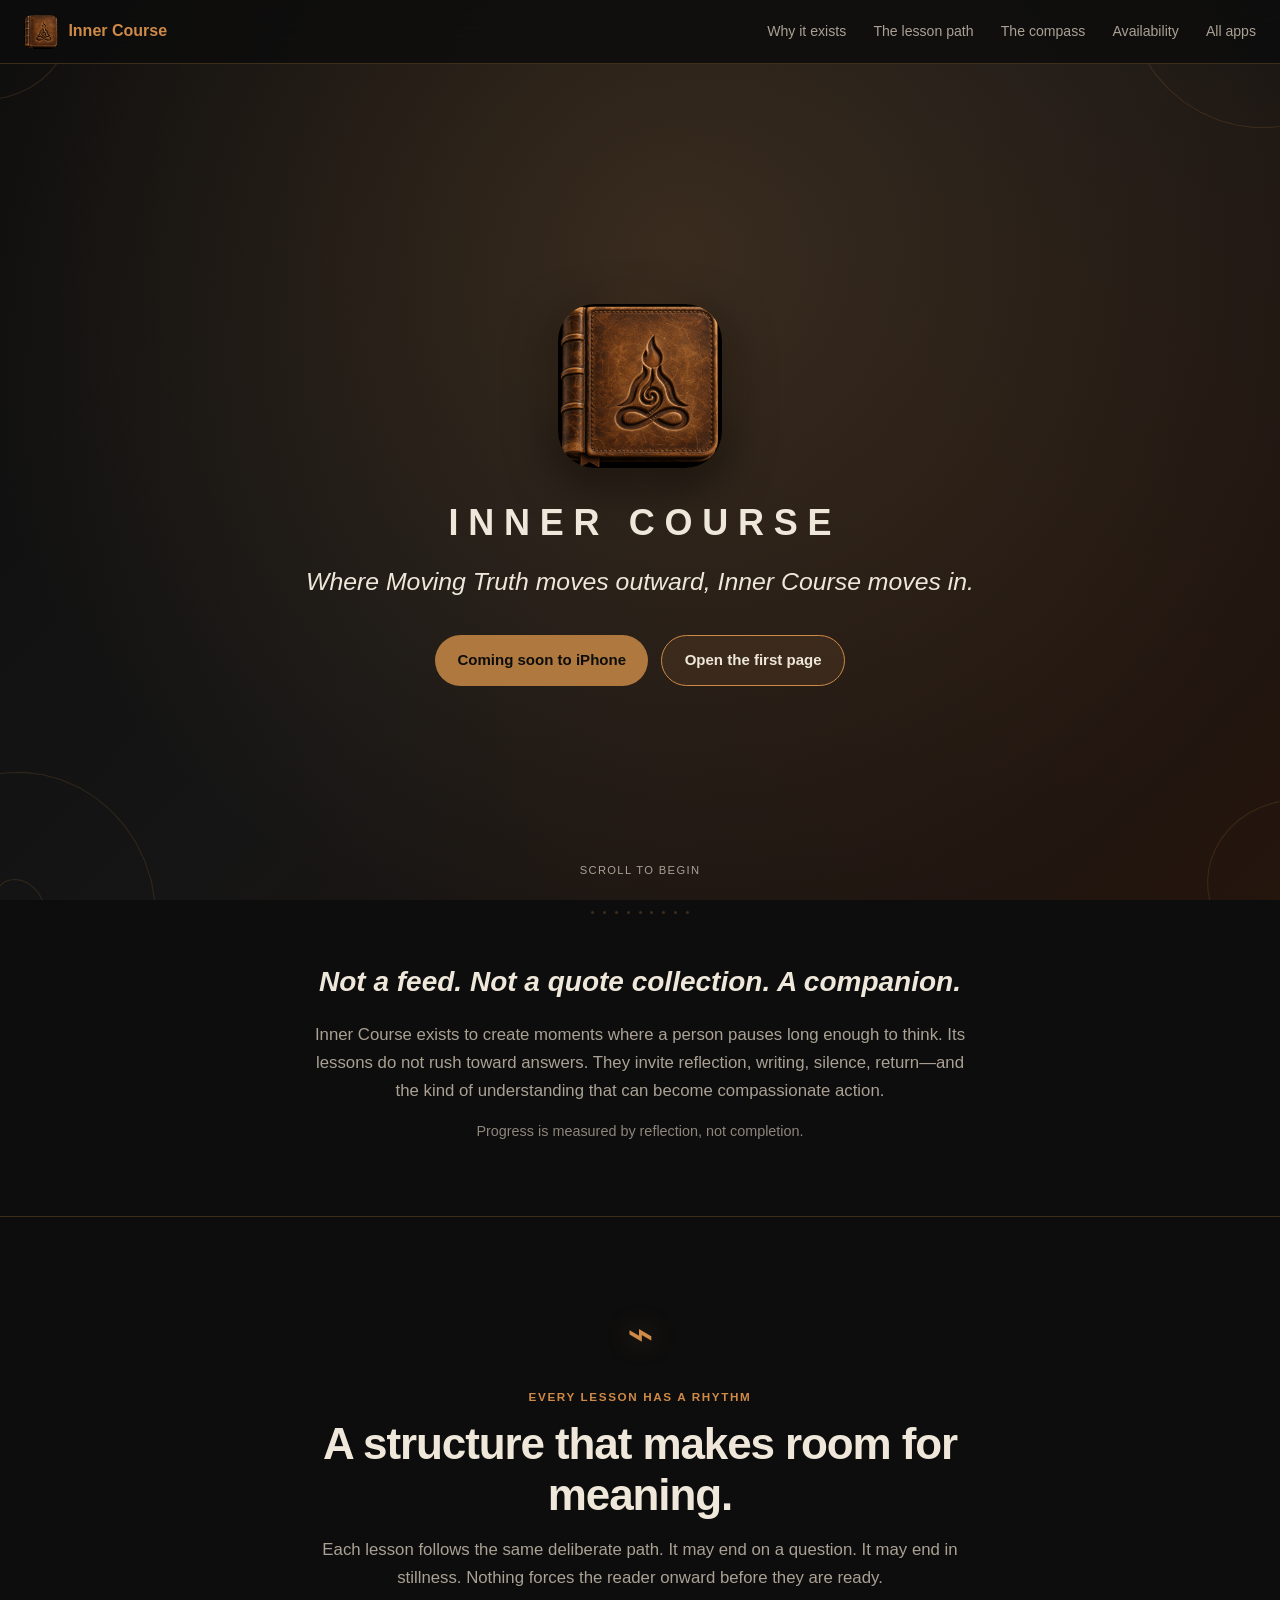
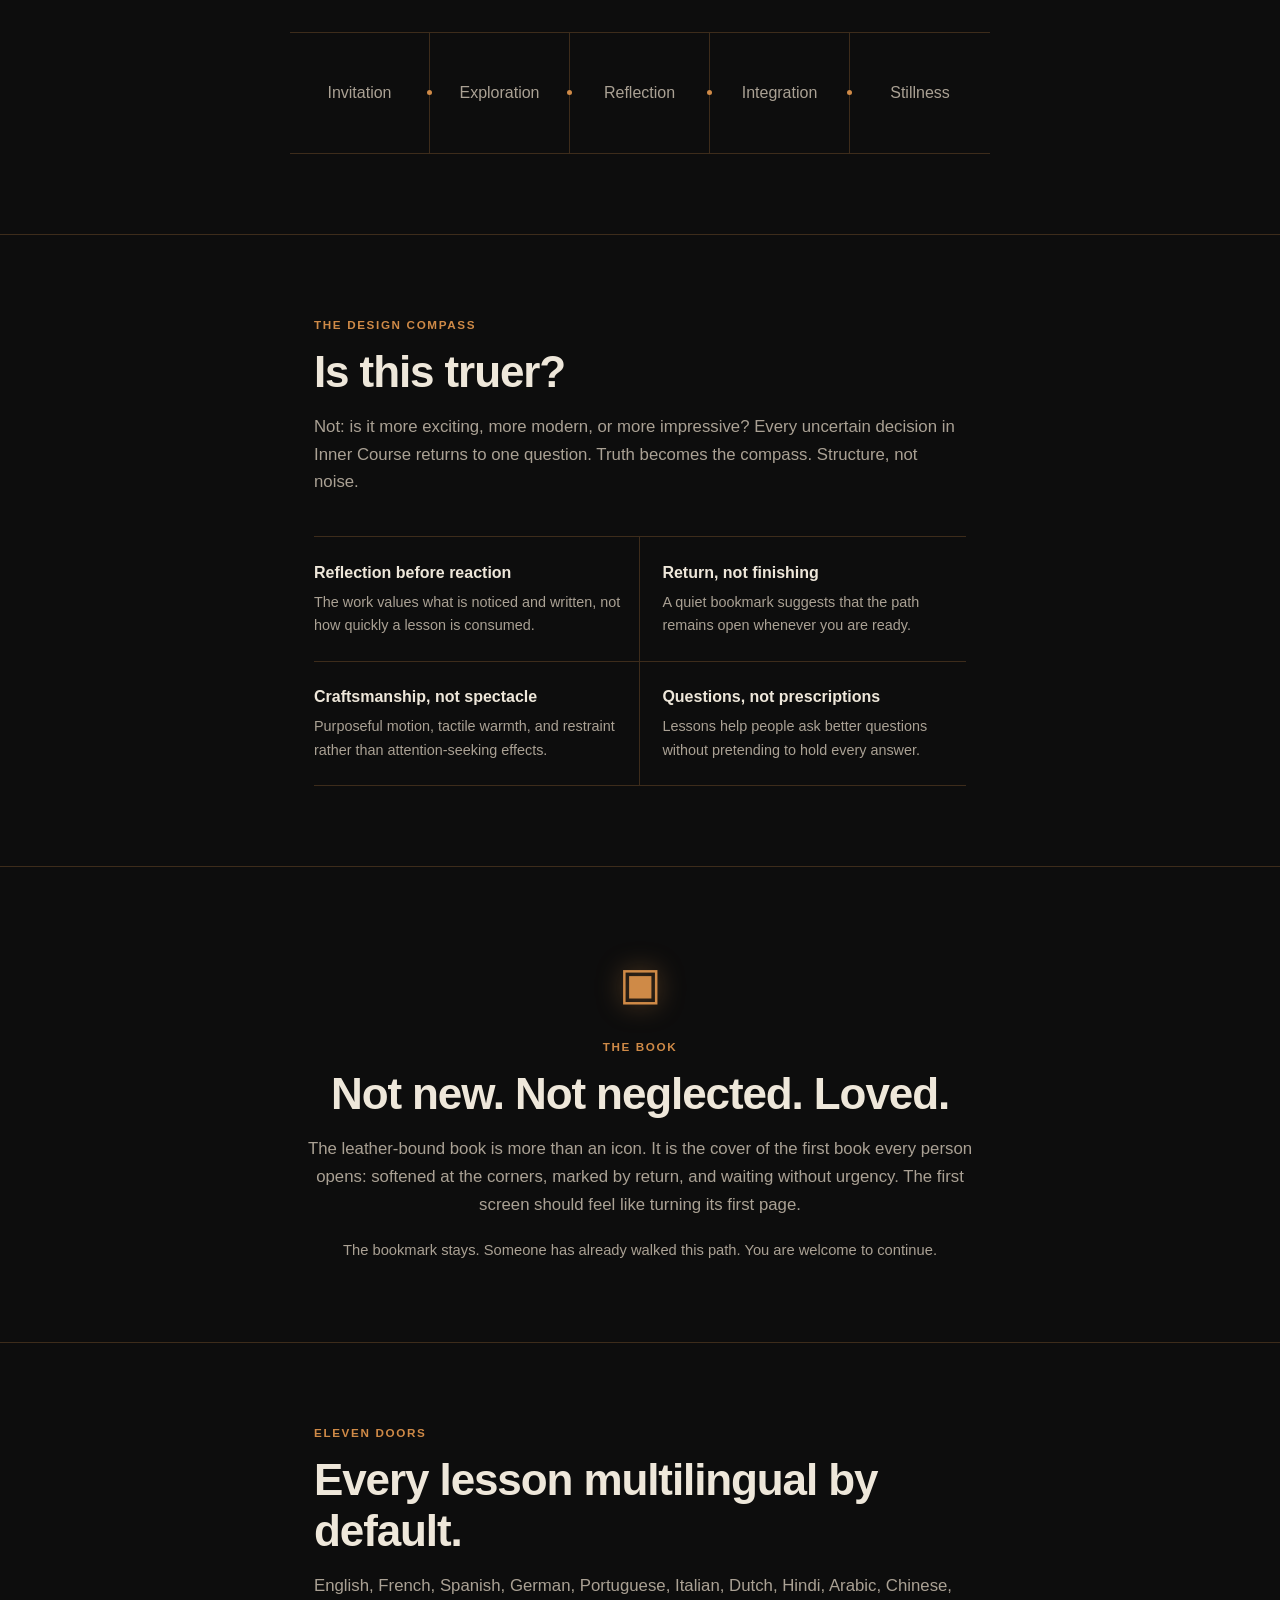
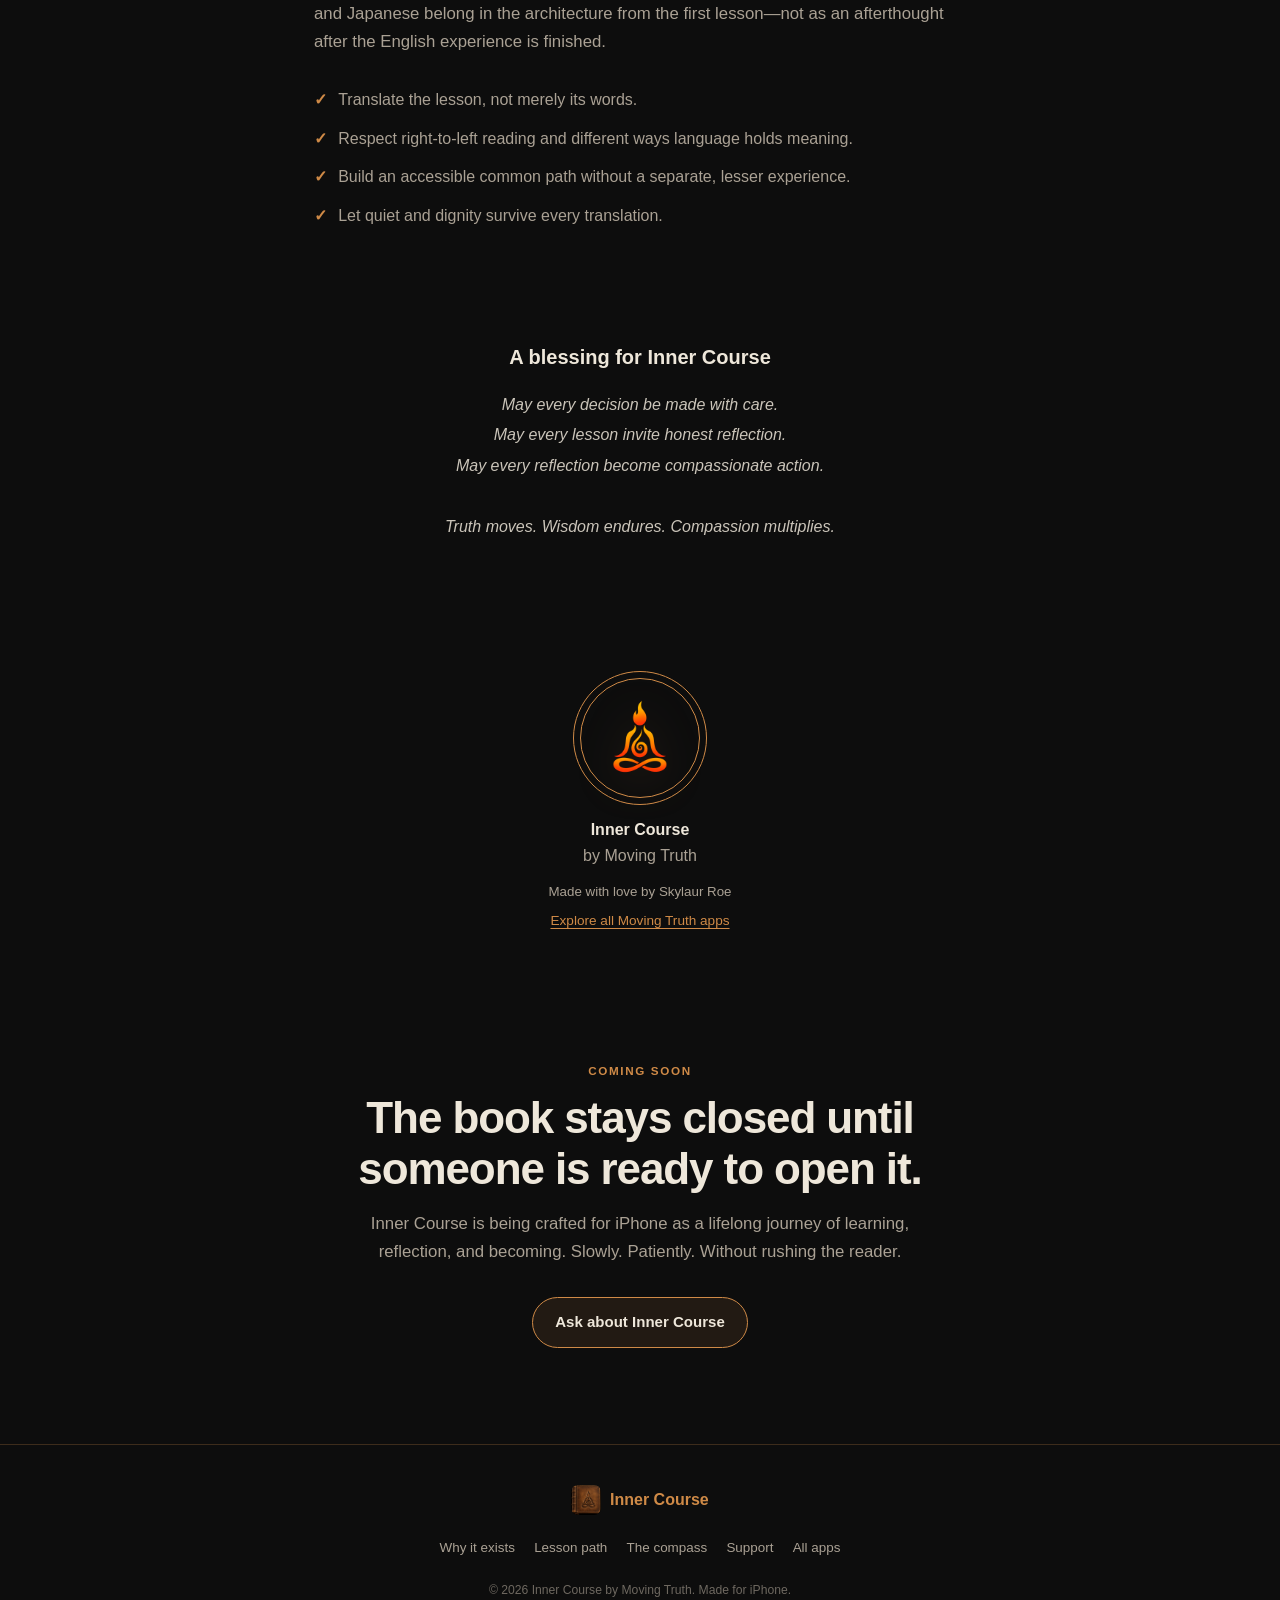
==== index.html @ 5fecbc78 "Create the Inner Course landing page Translate the creative charter, lesson structure, design compas" ====
<!DOCTYPE html>
<html lang="en">
<head>
  <meta charset="UTF-8">
  <meta name="viewport" content="width=device-width, initial-scale=1.0">
  <meta name="theme-color" content="#0D0D0D">
  <meta name="description" content="Inner Course is a handcrafted lessons-and-reflection app by Moving Truth. Not a feed. Not gamified. A companion for the inward journey. Coming soon to iPhone.">
  <meta property="og:title" content="Inner Course — by Moving Truth">
  <meta property="og:description" content="Where Moving Truth moves outward, Inner Course moves in.">
  <meta property="og:type" content="website">
  <meta property="og:url" content="https://inner-course.movingtruth.com/">
  <meta property="og:image" content="https://inner-course.movingtruth.com/assets/icon.png">
  <meta name="twitter:card" content="summary_large_image">
  <title>Inner Course — by Moving Truth</title>
  <link rel="icon" type="image/png" href="assets/icon.png">
  <link rel="apple-touch-icon" href="assets/icon.png">
  <link rel="stylesheet" href="styles.css">
  <script src="site.js" defer></script>
</head>
<body class="course">
  <a class="skip-link" href="#main-content">Skip to main content</a>

  <div class="living-canvas" aria-hidden="true">
    <div class="living-canvas__gradient"></div>
    <div class="living-canvas__glow"></div>
    <div class="living-canvas__motes" id="motes"></div>
    <svg class="living-canvas__corners" id="corner-spirals"></svg>
  </div>

  <header class="site-nav" role="banner">
    <a class="site-nav__brand" href="#top" aria-label="Inner Course home">
      <img src="assets/icon.png" alt="">
      <span>Inner Course</span>
    </a>
    <button class="site-nav__toggle" type="button" aria-expanded="false" aria-controls="site-links">
      <span class="sr-only">Open navigation</span>
      <span aria-hidden="true"></span><span aria-hidden="true"></span><span aria-hidden="true"></span>
    </button>
    <nav aria-label="Main navigation">
      <ul class="site-nav__links" id="site-links">
        <li><a href="#purpose">Why it exists</a></li>
        <li><a href="#lessons">The lesson path</a></li>
        <li><a href="#compass">The compass</a></li>
        <li><a href="#availability">Availability</a></li>
        <li><a href="https://apps.movingtruth.com">All apps</a></li>
      </ul>
    </nav>
  </header>

  <main id="main-content">
    <section class="hero" id="top" aria-labelledby="hero-title">
      <div class="hero__icon-wrap">
        <div class="hero__icon-glow"></div>
        <img class="hero__icon" src="assets/icon.png" alt="Inner Course app icon: a worn leather book embossed with the Moving Truth symbol">
      </div>
      <h1 class="hero__name hero__name--product" id="hero-title">Inner Course</h1>
      <p class="hero__promise">Where Moving Truth moves outward, Inner Course moves in.</p>
      <div class="hero__actions">
        <span class="button button--quiet" aria-label="Coming soon to iPhone">Coming soon to iPhone</span>
        <a class="button button--outline" href="#purpose">Open the first page</a>
      </div>
      <p class="hero__scroll" aria-hidden="true">scroll to begin</p>
    </section>

    <div class="dot-row" aria-hidden="true">
      <span></span><span></span><span></span><span></span><span></span><span></span><span></span><span></span><span></span>
    </div>

    <section class="intro" id="purpose" aria-labelledby="purpose-title">
      <h2 id="purpose-title">Not a feed. Not a quote collection. A companion.</h2>
      <p>Inner Course exists to create moments where a person pauses long enough to think. Its lessons do not rush toward answers. They invite reflection, writing, silence, return—and the kind of understanding that can become compassionate action.</p>
      <p class="intro__trust">Progress is measured by reflection, not completion.</p>
    </section>

    <section class="statement statement--bordered" id="lessons" aria-labelledby="lessons-title">
      <span class="statement__symbol" aria-hidden="true">⌁</span>
      <span class="eyebrow">Every lesson has a rhythm</span>
      <h2 id="lessons-title">A structure that makes room for meaning.</h2>
      <p>Each lesson follows the same deliberate path. It may end on a question. It may end in stillness. Nothing forces the reader onward before they are ready.</p>
      <ol class="step-line" aria-label="Inner Course lesson structure">
        <li>Invitation</li>
        <li>Exploration</li>
        <li>Reflection</li>
        <li>Integration</li>
        <li>Stillness</li>
      </ol>
    </section>

    <section class="statement" id="compass" aria-labelledby="compass-title">
      <span class="eyebrow">The design compass</span>
      <h2 id="compass-title">Is this truer?</h2>
      <p>Not: is it more exciting, more modern, or more impressive? Every uncertain decision in Inner Course returns to one question. Truth becomes the compass. Structure, not noise.</p>
      <div class="capability-lines" role="list">
        <div role="listitem"><strong>Reflection before reaction</strong><span>The work values what is noticed and written, not how quickly a lesson is consumed.</span></div>
        <div role="listitem"><strong>Return, not finishing</strong><span>A quiet bookmark suggests that the path remains open whenever you are ready.</span></div>
        <div role="listitem"><strong>Craftsmanship, not spectacle</strong><span>Purposeful motion, tactile warmth, and restraint rather than attention-seeking effects.</span></div>
        <div role="listitem"><strong>Questions, not prescriptions</strong><span>Lessons help people ask better questions without pretending to hold every answer.</span></div>
      </div>
    </section>

    <section class="statement statement--bordered" aria-labelledby="book-title">
      <span class="statement__symbol" aria-hidden="true">▣</span>
      <span class="eyebrow">The book</span>
      <h2 id="book-title">Not new. Not neglected. Loved.</h2>
      <p>The leather-bound book is more than an icon. It is the cover of the first book every person opens: softened at the corners, marked by return, and waiting without urgency. The first screen should feel like turning its first page.</p>
      <p class="statement__note">The bookmark stays. Someone has already walked this path. You are welcome to continue.</p>
    </section>

    <section class="statement" aria-labelledby="language-title">
      <span class="eyebrow">Eleven doors</span>
      <h2 id="language-title">Every lesson multilingual by default.</h2>
      <p>English, French, Spanish, German, Portuguese, Italian, Dutch, Hindi, Arabic, Chinese, and Japanese belong in the architecture from the first lesson—not as an afterthought after the English experience is finished.</p>
      <ul class="truth-list">
        <li>Translate the lesson, not merely its words.</li>
        <li>Respect right-to-left reading and different ways language holds meaning.</li>
        <li>Build an accessible common path without a separate, lesser experience.</li>
        <li>Let quiet and dignity survive every translation.</li>
      </ul>
    </section>

    <section class="blessing" aria-labelledby="blessing-title">
      <h2 id="blessing-title">A blessing for Inner Course</h2>
      <p>May every decision be made with care.<br>May every lesson invite honest reflection.<br>May every reflection become compassionate action.<br><br>Truth moves. Wisdom endures. Compassion multiplies.</p>
    </section>

    <section class="moving-truth" aria-label="About Moving Truth">
      <a class="moving-truth__ring" href="https://movingtruth.com" aria-label="Moving Truth. Opens movingtruth.com">
        <img src="assets/moving-truth-logo.png" alt="Moving Truth logo">
      </a>
      <strong>Inner Course</strong>
      <span>by Moving Truth</span>
      <small>Made with love by Skylaur Roe</small>
      <a href="https://apps.movingtruth.com">Explore all Moving Truth apps</a>
    </section>

    <section class="closing" id="availability" aria-labelledby="availability-title">
      <span class="eyebrow">Coming soon</span>
      <h2 id="availability-title">The book stays closed until someone is ready to open it.</h2>
      <p>Inner Course is being crafted for iPhone as a lifelong journey of learning, reflection, and becoming. Slowly. Patiently. Without rushing the reader.</p>
      <a class="button button--outline" href="mailto:support@movingtruth.com?subject=Inner%20Course">Ask about Inner Course</a>
    </section>
  </main>

  <footer>
    <div class="footer__brand"><img src="assets/icon.png" alt=""><strong>Inner Course</strong></div>
    <nav aria-label="Footer navigation">
      <ul>
        <li><a href="#purpose">Why it exists</a></li>
        <li><a href="#lessons">Lesson path</a></li>
        <li><a href="#compass">The compass</a></li>
        <li><a href="mailto:support@movingtruth.com">Support</a></li>
        <li><a href="https://apps.movingtruth.com">All apps</a></li>
      </ul>
    </nav>
    <p>&copy; 2026 Inner Course by Moving Truth. Made for iPhone.</p>
  </footer>
</body>
</html>
---- styles.css ----
*, *::before, *::after { box-sizing: border-box; margin: 0; padding: 0; }

:root {
  color-scheme: dark;
  --bg: #0d0d0d;
  --bg-warm: #17130e;
  --gold: #c9a84c;
  --gold-dim: #9a7a30;
  --cream: #eee7da;
  --taupe: #aaa194;
  --separator: rgba(201, 168, 76, 0.22);
  --content: 700px;
  --wide: 1120px;
  --accent: var(--gold);
  --accent-rgb: 201, 168, 76;
}

html { scroll-behavior: smooth; }
body {
  min-height: 100%;
  overflow-x: hidden;
  background: var(--bg);
  color: var(--cream);
  font-family: -apple-system, BlinkMacSystemFont, "Segoe UI", sans-serif;
  line-height: 1.65;
  -webkit-font-smoothing: antialiased;
}
body.sign { --accent: #f2a643; --accent-rgb: 242, 166, 67; --bg-warm: #101729; --separator: rgba(242, 166, 67, 0.24); }
body.course { --accent: #cf8a47; --accent-rgb: 207, 138, 71; --bg-warm: #24150d; --separator: rgba(207, 138, 71, 0.25); }

a { color: var(--accent); text-underline-offset: .2em; }
a:hover { color: var(--cream); }
a:focus-visible, button:focus-visible { outline: 3px solid var(--accent); outline-offset: 5px; }
img { max-width: 100%; }
.sr-only { position: absolute; width: 1px; height: 1px; overflow: hidden; clip: rect(0, 0, 0, 0); clip-path: inset(50%); white-space: nowrap; }
.skip-link { position: fixed; z-index: 1000; left: 1rem; top: -5rem; padding: .7rem 1rem; background: var(--cream); color: var(--bg); border-radius: .5rem; }
.skip-link:focus { top: 1rem; }

.living-canvas { position: fixed; inset: 0; z-index: -1; overflow: hidden; background: var(--bg); }
.living-canvas__gradient { position: absolute; inset: 0; background: linear-gradient(135deg, var(--bg), #151515 48%, var(--bg-warm)); }
.living-canvas__glow { position: absolute; inset: -20%; background: radial-gradient(circle at 52% 34%, rgba(var(--accent-rgb), .2), transparent 58%); animation: breathe 7s ease-in-out infinite; }
.living-canvas__motes { position: absolute; inset: 0; }
.mote { position: absolute; bottom: -5%; border-radius: 50%; background: var(--accent); animation: rise linear infinite; }
.living-canvas__corners { position: absolute; inset: 0; width: 100%; height: 100%; }
.living-canvas__corners path { fill: none; stroke: var(--accent); stroke-width: 1.1; stroke-linecap: round; opacity: .15; }
@keyframes breathe { 0%,100% { opacity: .48; transform: scale(.98); } 50% { opacity: 1; transform: scale(1.03); } }
@keyframes rise { 0% { transform: translateY(0); opacity: 0; } 10%,85% { opacity: var(--mote-opacity); } 100% { transform: translateY(-120vh); opacity: 0; } }
@keyframes appear { from { opacity: 0; transform: translateY(18px); } to { opacity: 1; transform: none; } }

.site-nav { position: sticky; top: 0; z-index: 100; display: flex; align-items: center; justify-content: space-between; min-height: 64px; padding: .75rem 1.5rem; background: rgba(13,13,13,.84); backdrop-filter: blur(16px); -webkit-backdrop-filter: blur(16px); border-bottom: 1px solid var(--separator); }
.site-nav__brand { display: flex; align-items: center; gap: .65rem; color: var(--accent); font-weight: 700; text-decoration: none; }
.site-nav__brand img { width: 34px; height: 34px; border-radius: 8px; object-fit: cover; }
.site-nav__links { display: flex; gap: 1.7rem; list-style: none; }
.site-nav__links a { color: var(--taupe); font-size: .88rem; text-decoration: none; }
.site-nav__toggle { display: none; width: 44px; height: 44px; background: transparent; border: 0; align-items: center; justify-content: center; flex-direction: column; gap: 5px; }
.site-nav__toggle > span:not(.sr-only) { width: 23px; height: 2px; border-radius: 2px; background: var(--cream); }

.hero { min-height: calc(100svh - 64px); display: flex; flex-direction: column; align-items: center; justify-content: center; padding: 5rem 1.5rem 4rem; text-align: center; position: relative; }
.hero--hub { min-height: 78svh; }
.hero__mark { position: relative; width: 146px; height: 146px; display: grid; place-items: center; margin-bottom: 1.7rem; border-radius: 50%; }
.hero__mark::before, .hero__mark::after { content: ""; position: absolute; border-radius: 50%; border: 1.5px solid var(--accent); animation: ring 5.85s ease-in-out infinite; }
.hero__mark::before { inset: -8px; }
.hero__mark::after { inset: 2px; animation-delay: -.7s; }
.hero__mark img { width: 112px; height: 112px; object-fit: contain; filter: drop-shadow(0 8px 24px rgba(var(--accent-rgb), .2)); }
.hero__icon-wrap { width: 184px; height: 184px; display: grid; place-items: center; position: relative; margin-bottom: 1.7rem; }
.hero__icon-glow { position: absolute; inset: -14px; border-radius: 50%; background: radial-gradient(circle, rgba(var(--accent-rgb), .4), transparent 68%); filter: blur(13px); animation: breathe 6.5s ease-in-out infinite; }
.hero__icon { position: relative; width: 164px; height: 164px; object-fit: cover; border-radius: 37px; box-shadow: 0 14px 48px rgba(0,0,0,.58); animation: breathe 6.5s ease-in-out infinite; }
.hero__eyebrow, .eyebrow { display: block; margin-bottom: .75rem; color: var(--accent); font-size: .73rem; font-weight: 750; letter-spacing: .14em; text-transform: uppercase; }
.hero__name { max-width: 900px; font-size: clamp(2.25rem, 7vw, 5rem); line-height: 1.02; letter-spacing: -.045em; font-weight: 760; animation: appear .8s ease both; }
.hero__name--product { font-size: clamp(1.65rem, 5vw, 2.25rem); letter-spacing: .27em; margin-left: .27em; text-transform: uppercase; }
.hero__promise { max-width: 680px; margin: 1.25rem auto 2rem; color: var(--cream); font-size: clamp(1.15rem, 3vw, 1.55rem); font-style: italic; }
.hero__intro { max-width: 700px; margin: 1.2rem auto 2rem; color: var(--taupe); font-size: 1.05rem; }
.hero__actions { display: flex; flex-wrap: wrap; justify-content: center; gap: .8rem; }
.hero__scroll { position: absolute; bottom: 1.3rem; color: var(--taupe); font-size: .7rem; letter-spacing: .12em; text-transform: uppercase; }
@keyframes ring { 0%,100% { opacity: .3; transform: scale(.98); } 50% { opacity: .88; transform: scale(1.03); } }

.button { min-height: 48px; display: inline-flex; align-items: center; justify-content: center; padding: .75rem 1.4rem; border-radius: 999px; font-size: .94rem; font-weight: 700; text-decoration: none; }
.button--solid { background: var(--accent); color: #0d0d0d; }
.button--outline { color: var(--cream); border: 1.5px solid var(--accent); background: rgba(var(--accent-rgb), .11); }
.button--quiet { cursor: default; background: color-mix(in srgb, var(--accent) 72%, #5b4a27); color: #0d0d0d; }

.dot-row { display: flex; justify-content: center; gap: .55rem; padding: .7rem 1.5rem 2.8rem; }
.dot-row span { width: 3px; height: 3px; border-radius: 50%; background: var(--separator); }
.intro { max-width: var(--content); margin: 0 auto; padding: 0 1.5rem 4.5rem; text-align: center; }
.intro h2 { margin-bottom: 1rem; font-size: clamp(1.35rem, 3vw, 1.75rem); font-style: italic; font-weight: 580; }
.intro p { color: var(--taupe); font-size: 1.05rem; }
.intro__trust { margin-top: 1rem; font-size: .9rem !important; opacity: .82; }

.app-family { max-width: var(--wide); margin: 0 auto; padding: 1rem 1.5rem 6rem; }
.section-heading { max-width: 690px; margin-bottom: 2.7rem; }
.section-heading h2, .statement h2, .closing h2 { margin-bottom: 1rem; font-size: clamp(1.85rem, 5vw, 2.75rem); line-height: 1.16; letter-spacing: -.025em; }
.section-heading p, .statement > p, .closing p { color: var(--taupe); font-size: 1.05rem; }
.app-grid { display: grid; grid-template-columns: repeat(2, minmax(0, 1fr)); border-top: 1px solid var(--separator); }
.app-card { position: relative; display: grid; grid-template-columns: 112px 1fr; gap: 1.35rem; min-height: 260px; padding: 2.2rem 2.2rem 2.2rem 0; color: inherit; text-decoration: none; border-bottom: 1px solid var(--separator); transition: background .25s ease, transform .25s ease; }
.app-card:nth-child(odd) { border-right: 1px solid var(--separator); }
.app-card:nth-child(even) { padding-left: 2.2rem; }
.app-card:hover { color: inherit; background: linear-gradient(120deg, rgba(var(--card-rgb), .1), transparent 72%); transform: translateY(-2px); }
.app-card__icon { width: 112px; height: 112px; border-radius: 25px; object-fit: cover; box-shadow: 0 10px 34px rgba(0,0,0,.46), 0 0 28px rgba(var(--card-rgb), .12); }
.app-card__body { display: flex; flex-direction: column; align-items: flex-start; }
.app-card__status { display: inline-flex; margin-bottom: .65rem; color: rgb(var(--card-rgb)); font-size: .68rem; font-weight: 800; letter-spacing: .11em; text-transform: uppercase; }
.app-card h3 { margin-bottom: .45rem; color: var(--cream); font-size: 1.35rem; line-height: 1.2; }
.app-card__tagline { margin-bottom: .65rem; color: var(--cream); font-style: italic; }
.app-card__copy { color: var(--taupe); font-size: .9rem; }
.app-card__cta { margin-top: auto; padding-top: 1.1rem; color: rgb(var(--card-rgb)); font-weight: 700; font-size: .86rem; }

.feature-flow { max-width: 880px; margin: 0 auto; padding: .5rem 1.5rem 4.5rem; }
.feature-flow__list { display: grid; grid-template-columns: repeat(5, 1fr); gap: 1.4rem; list-style: none; }
.feature-flow__list--four { grid-template-columns: repeat(4, 1fr); }
.feature-flow li { display: flex; flex-direction: column; align-items: center; gap: .65rem; text-align: center; }
.feature-flow li > span { display: grid; place-items: center; width: 56px; height: 56px; border-radius: 50%; color: var(--feature); font-size: 1.55rem; background: color-mix(in srgb, var(--feature) 14%, transparent); box-shadow: 0 0 20px color-mix(in srgb, var(--feature) 18%, transparent); }
.feature-flow strong { color: var(--taupe); font-size: .82rem; }

.statement { max-width: var(--content); margin: 0 auto; padding: 5rem 1.5rem; }
.statement--wide { max-width: var(--wide); }
.statement--bordered { max-width: none; border-block: 1px solid var(--separator); text-align: center; }
.statement--bordered > * { max-width: var(--content); margin-inline: auto; }
.statement__symbol { display: block; margin-bottom: 1rem; color: var(--accent); font-size: 2.8rem; text-shadow: 0 0 28px rgba(var(--accent-rgb), .46); }
.statement__note { margin-top: 1.2rem !important; font-size: .92rem !important; }
.truth-list { list-style: none; display: grid; gap: .75rem; margin-top: 2rem; }
.truth-list li { color: var(--taupe); }
.truth-list li::before { content: "✓"; color: var(--accent); font-weight: 800; margin-right: .7rem; }
.capability-lines { display: grid; grid-template-columns: 1fr 1fr; margin-top: 2.5rem; border-top: 1px solid var(--separator); }
.capability-lines > div { display: flex; flex-direction: column; gap: .3rem; padding: 1.4rem 1rem 1.4rem 0; border-bottom: 1px solid var(--separator); }
.capability-lines > div:nth-child(odd) { border-right: 1px solid var(--separator); }
.capability-lines > div:nth-child(even) { padding-left: 1.4rem; }
.capability-lines strong { color: var(--cream); }
.capability-lines span { color: var(--taupe); font-size: .9rem; }
.step-line { display: grid; grid-template-columns: repeat(5, 1fr); margin-top: 2.5rem; border-block: 1px solid var(--separator); }
.step-line li { position: relative; min-height: 120px; display: flex; align-items: center; justify-content: center; padding: 1rem; color: var(--taupe); text-align: center; list-style: none; }
.step-line li:not(:last-child) { border-right: 1px solid var(--separator); }
.step-line li::after { content: ""; position: absolute; right: -3px; width: 5px; height: 5px; border-radius: 50%; background: var(--accent); }
.step-line li:last-child::after { display: none; }

.blessing { max-width: 660px; margin: 0 auto; padding: 2rem 1.5rem 4rem; text-align: center; }
.blessing h2 { margin-bottom: 1rem; font-size: 1.25rem; }
.blessing p { color: rgba(238,231,218,.84); font-style: italic; line-height: 1.9; }
.moving-truth { display: flex; flex-direction: column; align-items: center; padding: 4.5rem 1.5rem 3rem; text-align: center; }
.moving-truth__ring { position: relative; width: 120px; height: 120px; display: grid; place-items: center; margin-bottom: 1.2rem; border-radius: 50%; }
.moving-truth__ring::before, .moving-truth__ring::after { content: ""; position: absolute; border-radius: 50%; border: 1.5px solid var(--accent); animation: ring 5.85s ease-in-out infinite; }
.moving-truth__ring::before { inset: -7px; }
.moving-truth__ring::after { inset: 0; animation-delay: -.7s; }
.moving-truth__ring img { width: 94px; height: 94px; object-fit: contain; filter: drop-shadow(0 8px 22px rgba(var(--accent-rgb), .18)); }
.moving-truth > span, .moving-truth > small { color: var(--taupe); }
.moving-truth > small { margin-top: .7rem; }
.moving-truth > a:last-child { margin-top: .45rem; font-size: .85rem; }
.closing { max-width: 650px; margin: 0 auto; padding: 5rem 1.5rem 6rem; text-align: center; }
.closing p { margin-bottom: 2rem; }

footer { display: flex; flex-direction: column; align-items: center; gap: 1.2rem; padding: 2.5rem 1.5rem; border-top: 1px solid var(--separator); text-align: center; }
.footer__brand { display: flex; align-items: center; gap: .55rem; color: var(--accent); }
.footer__brand img { width: 30px; height: 30px; border-radius: 7px; object-fit: cover; }
footer ul { display: flex; flex-wrap: wrap; justify-content: center; gap: 1.2rem; list-style: none; }
footer a { color: var(--taupe); font-size: .84rem; text-decoration: none; }
footer p { color: var(--taupe); opacity: .62; font-size: .76rem; }

@media (max-width: 820px) {
  .app-grid { grid-template-columns: 1fr; }
  .app-card:nth-child(odd) { border-right: 0; }
  .app-card:nth-child(even) { padding-left: 0; }
  .step-line { grid-template-columns: 1fr; }
  .step-line li { min-height: auto; padding: 1.15rem; }
  .step-line li:not(:last-child) { border-right: 0; border-bottom: 1px solid var(--separator); }
  .step-line li::after { right: auto; bottom: -3px; }
}
@media (max-width: 700px) {
  .site-nav__toggle { display: flex; }
  .site-nav__links { display: none; position: absolute; inset: 64px 0 auto; flex-direction: column; gap: 0; padding: .6rem 0; background: rgba(13,13,13,.97); border-bottom: 1px solid var(--separator); }
  .site-nav__links[data-open="true"] { display: flex; }
  .site-nav__links a { display: block; min-height: 48px; padding: .8rem 1.5rem; }
  .feature-flow__list { grid-template-columns: repeat(2, 1fr); }
  .feature-flow__list--four { grid-template-columns: repeat(2, 1fr); }
  .feature-flow li:last-child { grid-column: 1 / -1; }
  .feature-flow__list--four li:last-child { grid-column: auto; }
  .hero__name { font-size: clamp(2.2rem, 13vw, 3.5rem); }
  .hero__name--product { font-size: clamp(1.45rem, 8vw, 2rem); }
}
@media (max-width: 540px) {
  .app-card { grid-template-columns: 82px 1fr; gap: 1rem; min-height: 0; padding: 1.7rem 0; }
  .app-card__icon { width: 82px; height: 82px; border-radius: 19px; }
  .capability-lines { grid-template-columns: 1fr; }
  .capability-lines > div:nth-child(odd) { border-right: 0; }
  .capability-lines > div:nth-child(even) { padding-left: 0; }
  .hero__icon-wrap { width: 156px; height: 156px; }
  .hero__icon { width: 142px; height: 142px; border-radius: 32px; }
}
@media (prefers-reduced-motion: reduce) {
  html { scroll-behavior: auto; }
  *, *::before, *::after { animation-duration: .01ms !important; animation-iteration-count: 1 !important; transition-duration: .01ms !important; }
  .mote { display: none; }
}
@media (prefers-contrast: more) {
  :root { --taupe: #ddd6ca; --separator: rgba(238,231,218,.52); --gold: #f0cf70; }
}
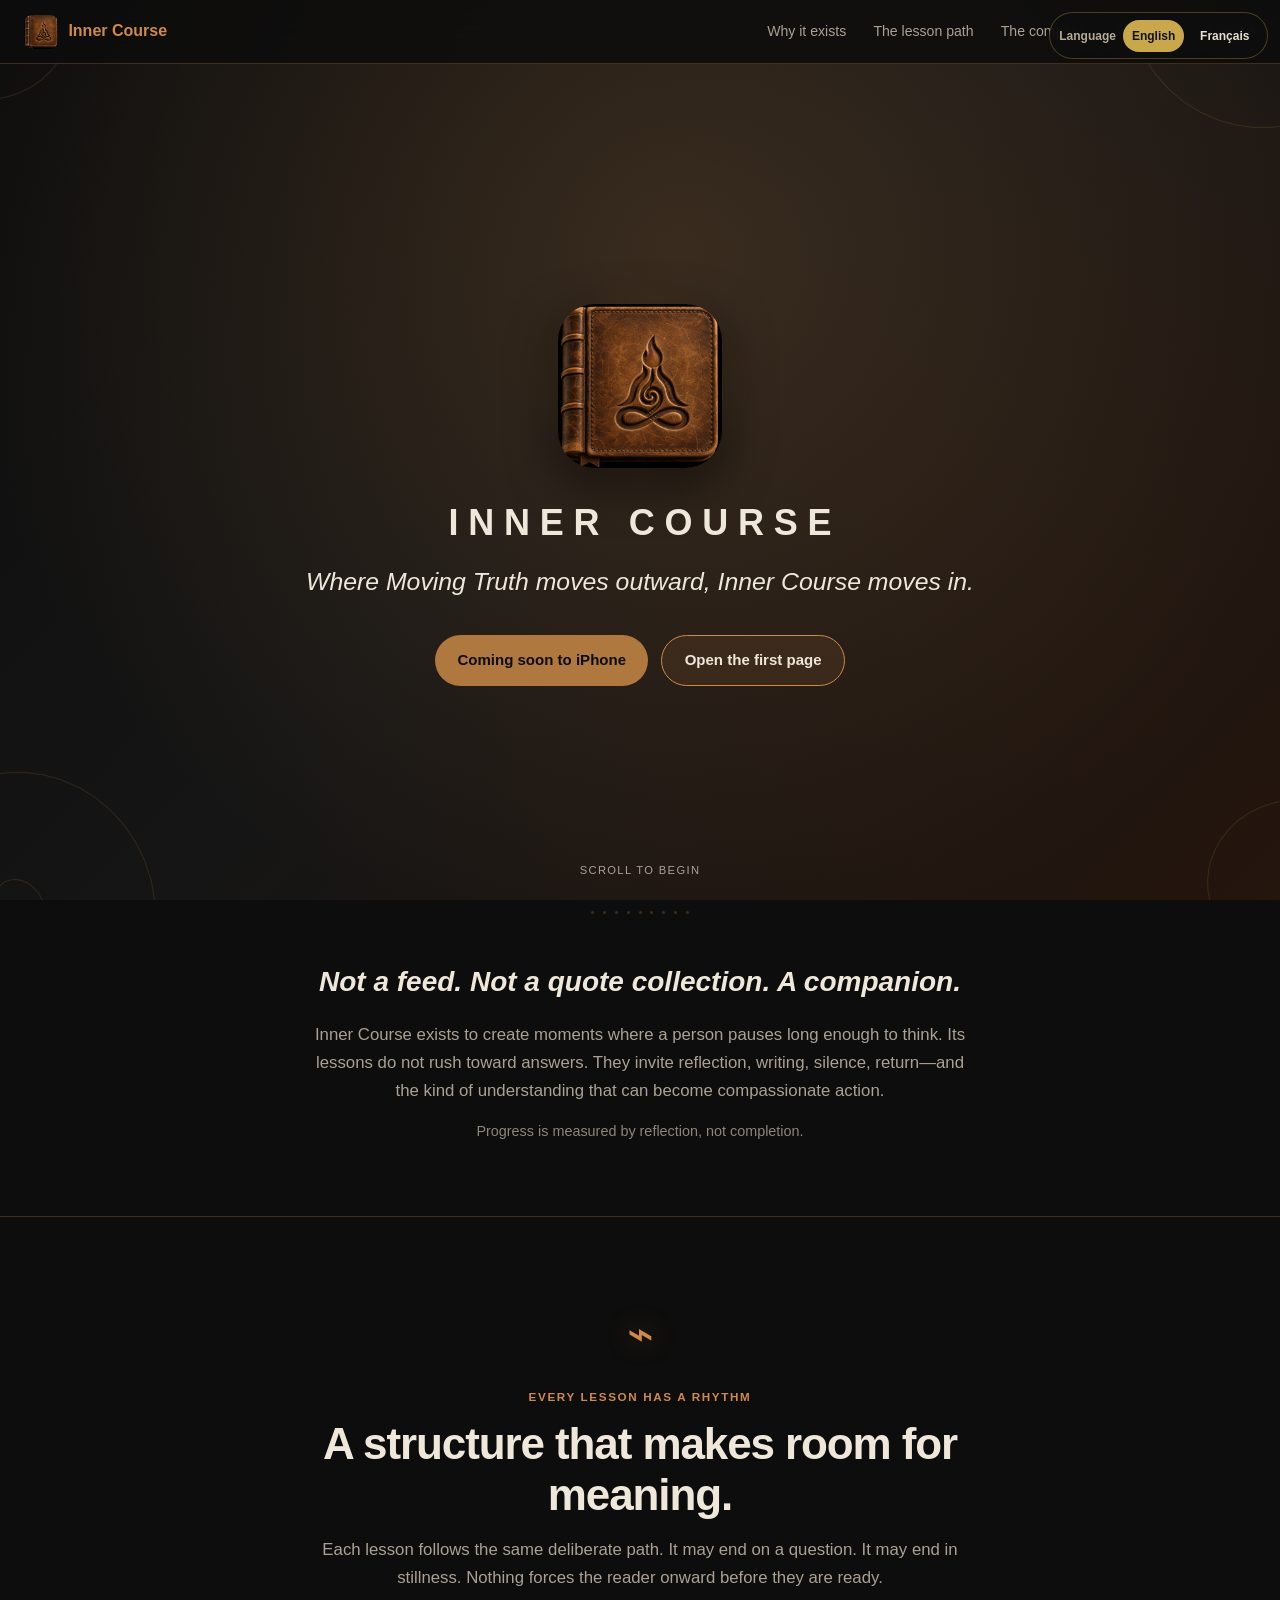
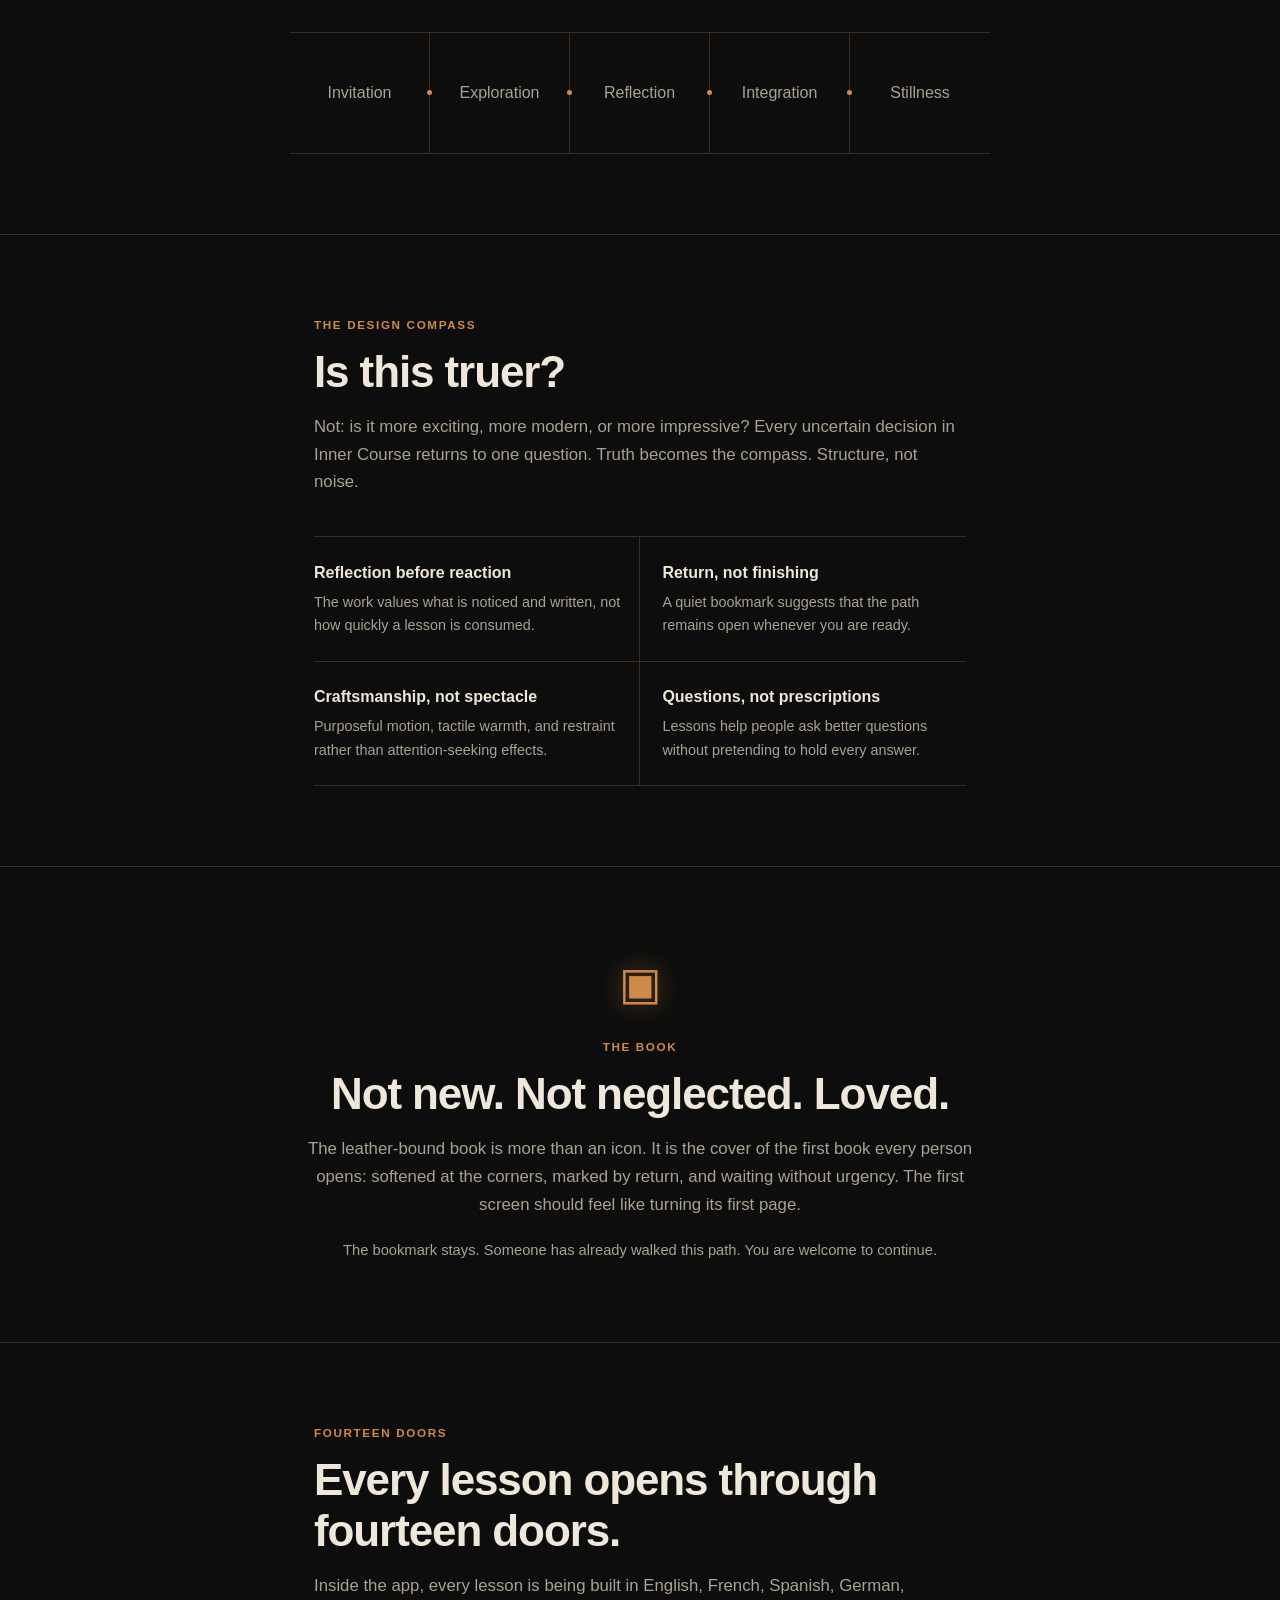
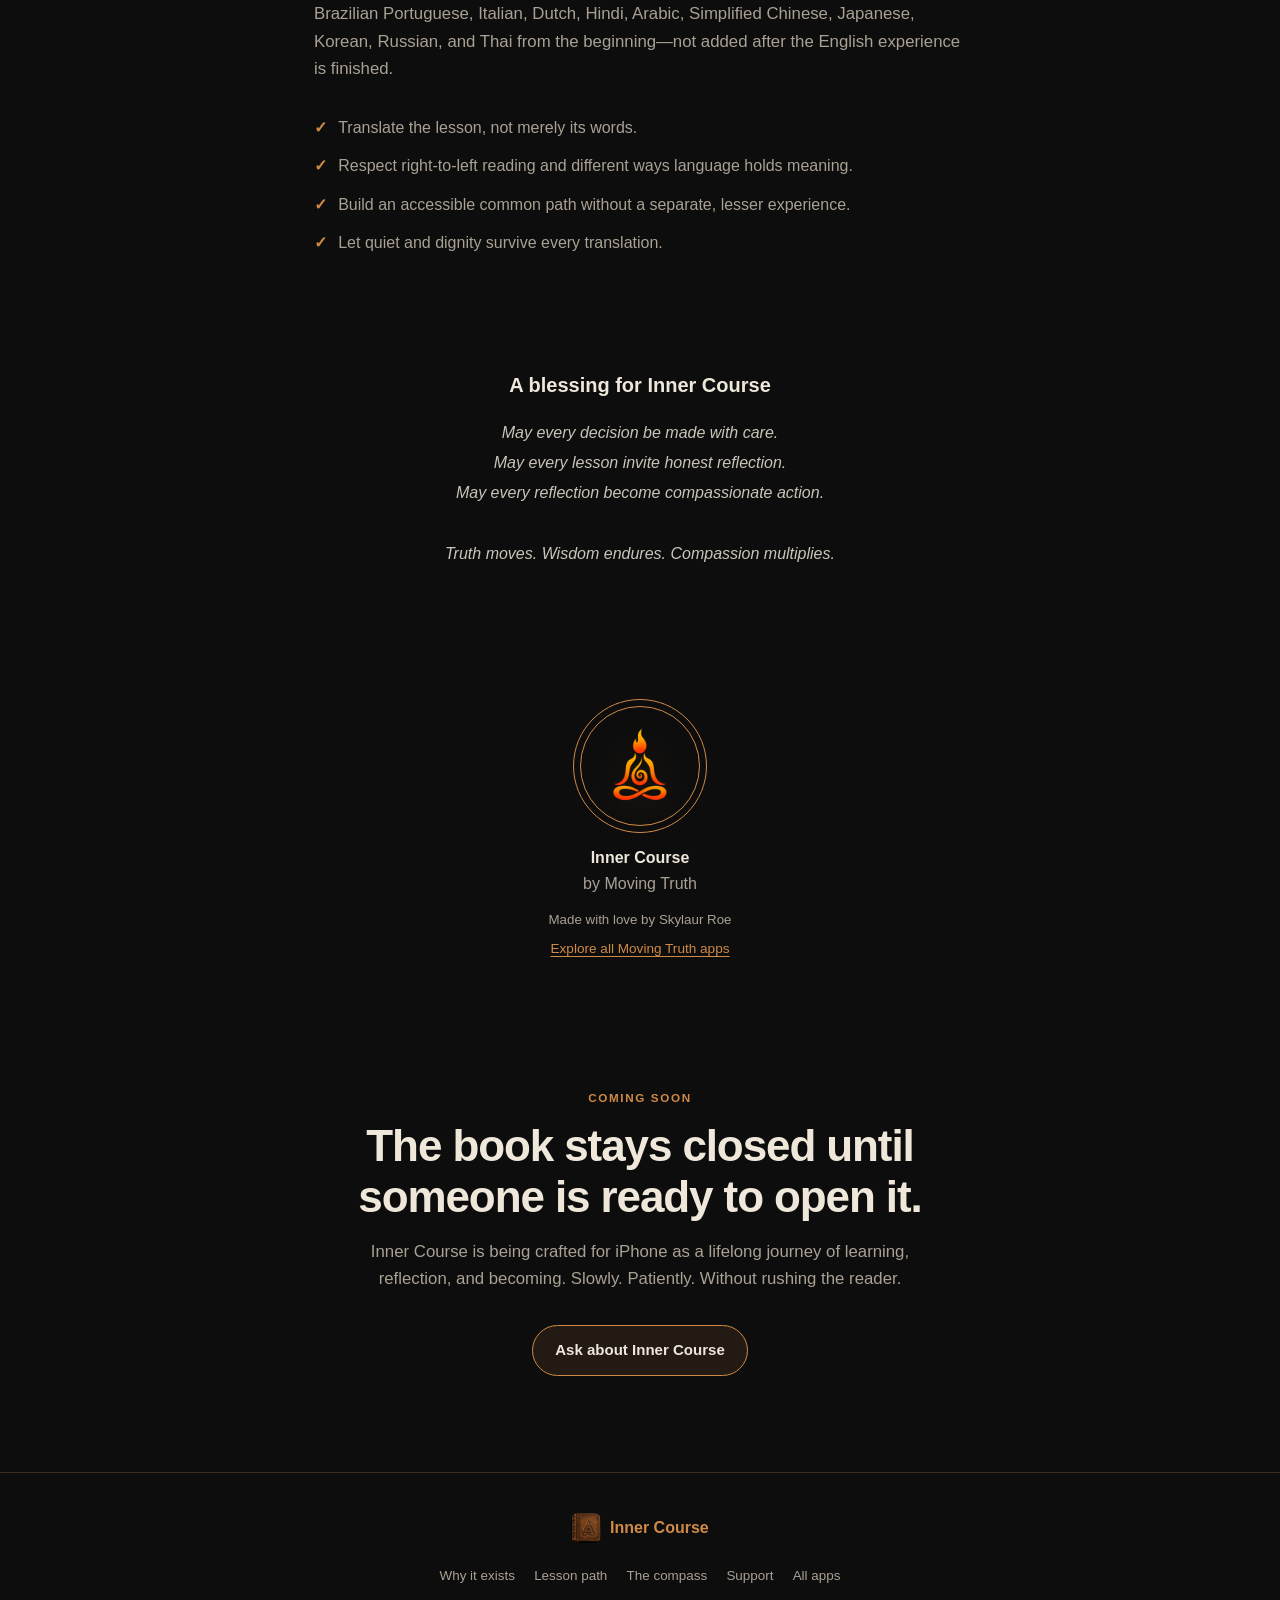
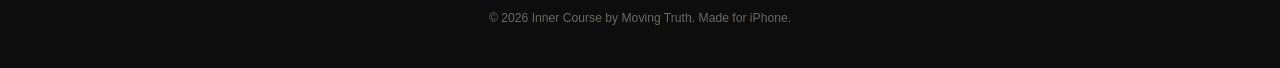
==== commit 66e225d7: "Publish Inner Course French landing page - replace the superseded eleven-language claim with the can" ====
--- a/index.html
+++ b/index.html
@@ -16,8 +16,51 @@
   <link rel="apple-touch-icon" href="assets/icon.png">
   <link rel="stylesheet" href="styles.css">
   <script src="site.js" defer></script>
+
+
+
+
+
+
+
+
+
+
+
+<!-- family-localization-meta:start -->
+<link rel="canonical" href="https://inner-course.movingtruth.com/">
+<link rel="alternate" hreflang="en" href="https://inner-course.movingtruth.com/">
+<link rel="alternate" hreflang="fr" href="https://inner-course.movingtruth.com/fr/">
+<link rel="alternate" hreflang="x-default" href="https://inner-course.movingtruth.com/">
+<!-- family-localization-meta:end -->
+
+<!-- family-localization-style:start -->
+<style>
+  .family-language{position:fixed;z-index:1000;inset-block-start:.75rem;inset-inline-end:.75rem;display:flex;align-items:center;gap:.45rem;padding:.42rem .55rem;border:1px solid rgba(201,168,76,.32);border-radius:999px;background:rgba(13,13,13,.88);color:#e8e0d0;font:600 .75rem/1.2 -apple-system,BlinkMacSystemFont,"Segoe UI",sans-serif;backdrop-filter:blur(14px)}
+  .family-language span{color:#b6aa96}
+  .family-language a{min-block-size:2rem;display:inline-flex;align-items:center;padding:0 .55rem;border-radius:999px;color:inherit;text-decoration:none}
+  .family-language a:hover,.family-language a:focus-visible{background:rgba(201,168,76,.16);outline:2px solid transparent}
+  .family-language a[aria-current="page"]{background:#c9a84c;color:#111}
+  .language-suggestion{position:fixed;z-index:1100;inset-inline:50%;inset-block-end:1rem;transform:translateX(-50%);inline-size:min(calc(100% - 2rem),42rem);display:flex;align-items:center;justify-content:center;gap:.7rem;flex-wrap:wrap;padding:.8rem 1rem;border:1px solid rgba(201,168,76,.42);border-radius:16px;background:rgba(13,13,13,.96);color:#e8e0d0;font:600 .88rem/1.4 -apple-system,BlinkMacSystemFont,"Segoe UI",sans-serif;box-shadow:0 16px 45px rgba(0,0,0,.42);backdrop-filter:blur(16px)}
+  .language-suggestion p{margin:0;color:#e8e0d0}
+  .language-suggestion a,.language-suggestion button{min-block-size:2.35rem;display:inline-flex;align-items:center;padding:0 .8rem;border:1px solid rgba(201,168,76,.5);border-radius:999px;background:transparent;color:#e8e0d0;font:inherit;text-decoration:none;cursor:pointer}
+  .language-suggestion a{background:#c9a84c;color:#111}
+  .language-suggestion a:focus-visible,.language-suggestion button:focus-visible{outline:2px solid #f1d47a;outline-offset:2px}
+  @media (max-width:700px){.family-language{position:absolute;inset-block-start:.45rem;inset-inline-end:.45rem}.family-language span{position:absolute;inline-size:1px;block-size:1px;overflow:hidden;clip-path:inset(50%)}}
+</style>
+<!-- family-localization-style:end -->
+<!-- family-localization-script:start -->
+<script src="localization/language-preference.js" defer></script>
+<!-- family-localization-script:end -->
 </head>
 <body class="course">
+<!-- family-localization:start -->
+<nav class="family-language" aria-label="Language">
+  <span>Language</span>
+  <a href="https://inner-course.movingtruth.com/" lang="en" data-language-choice="en" aria-current="page">English</a>
+  <a href="https://inner-course.movingtruth.com/fr/" lang="fr" data-language-choice="fr">Français</a>
+</nav>
+<!-- family-localization:end -->
   <a class="skip-link" href="#main-content">Skip to main content</a>
 
   <div class="living-canvas" aria-hidden="true">
@@ -107,9 +150,9 @@
     </section>
 
     <section class="statement" aria-labelledby="language-title">
-      <span class="eyebrow">Eleven doors</span>
-      <h2 id="language-title">Every lesson multilingual by default.</h2>
-      <p>English, French, Spanish, German, Portuguese, Italian, Dutch, Hindi, Arabic, Chinese, and Japanese belong in the architecture from the first lesson—not as an afterthought after the English experience is finished.</p>
+      <span class="eyebrow">Fourteen doors</span>
+      <h2 id="language-title">Every lesson opens through fourteen doors.</h2>
+      <p>Inside the app, every lesson is being built in English, French, Spanish, German, Brazilian Portuguese, Italian, Dutch, Hindi, Arabic, Simplified Chinese, Japanese, Korean, Russian, and Thai from the beginning—not added after the English experience is finished.</p>
       <ul class="truth-list">
         <li>Translate the lesson, not merely its words.</li>
         <li>Respect right-to-left reading and different ways language holds meaning.</li>
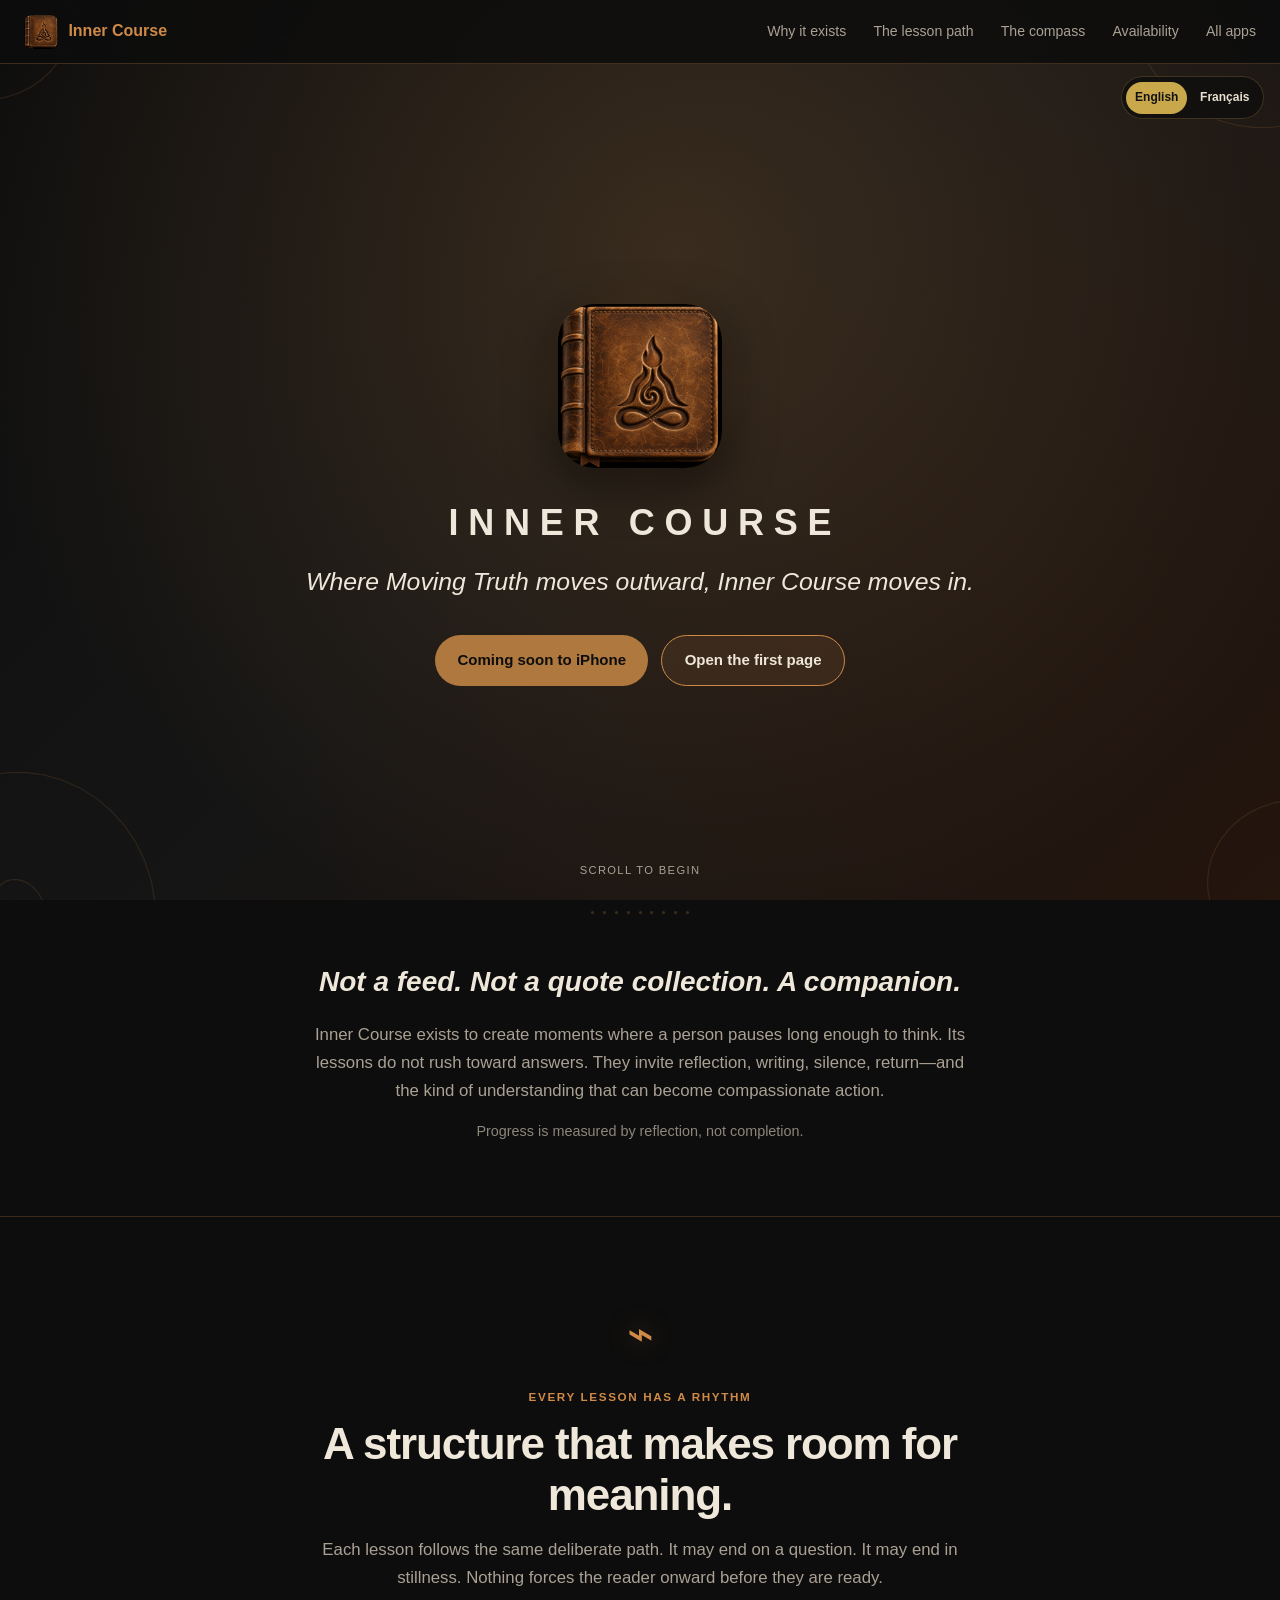
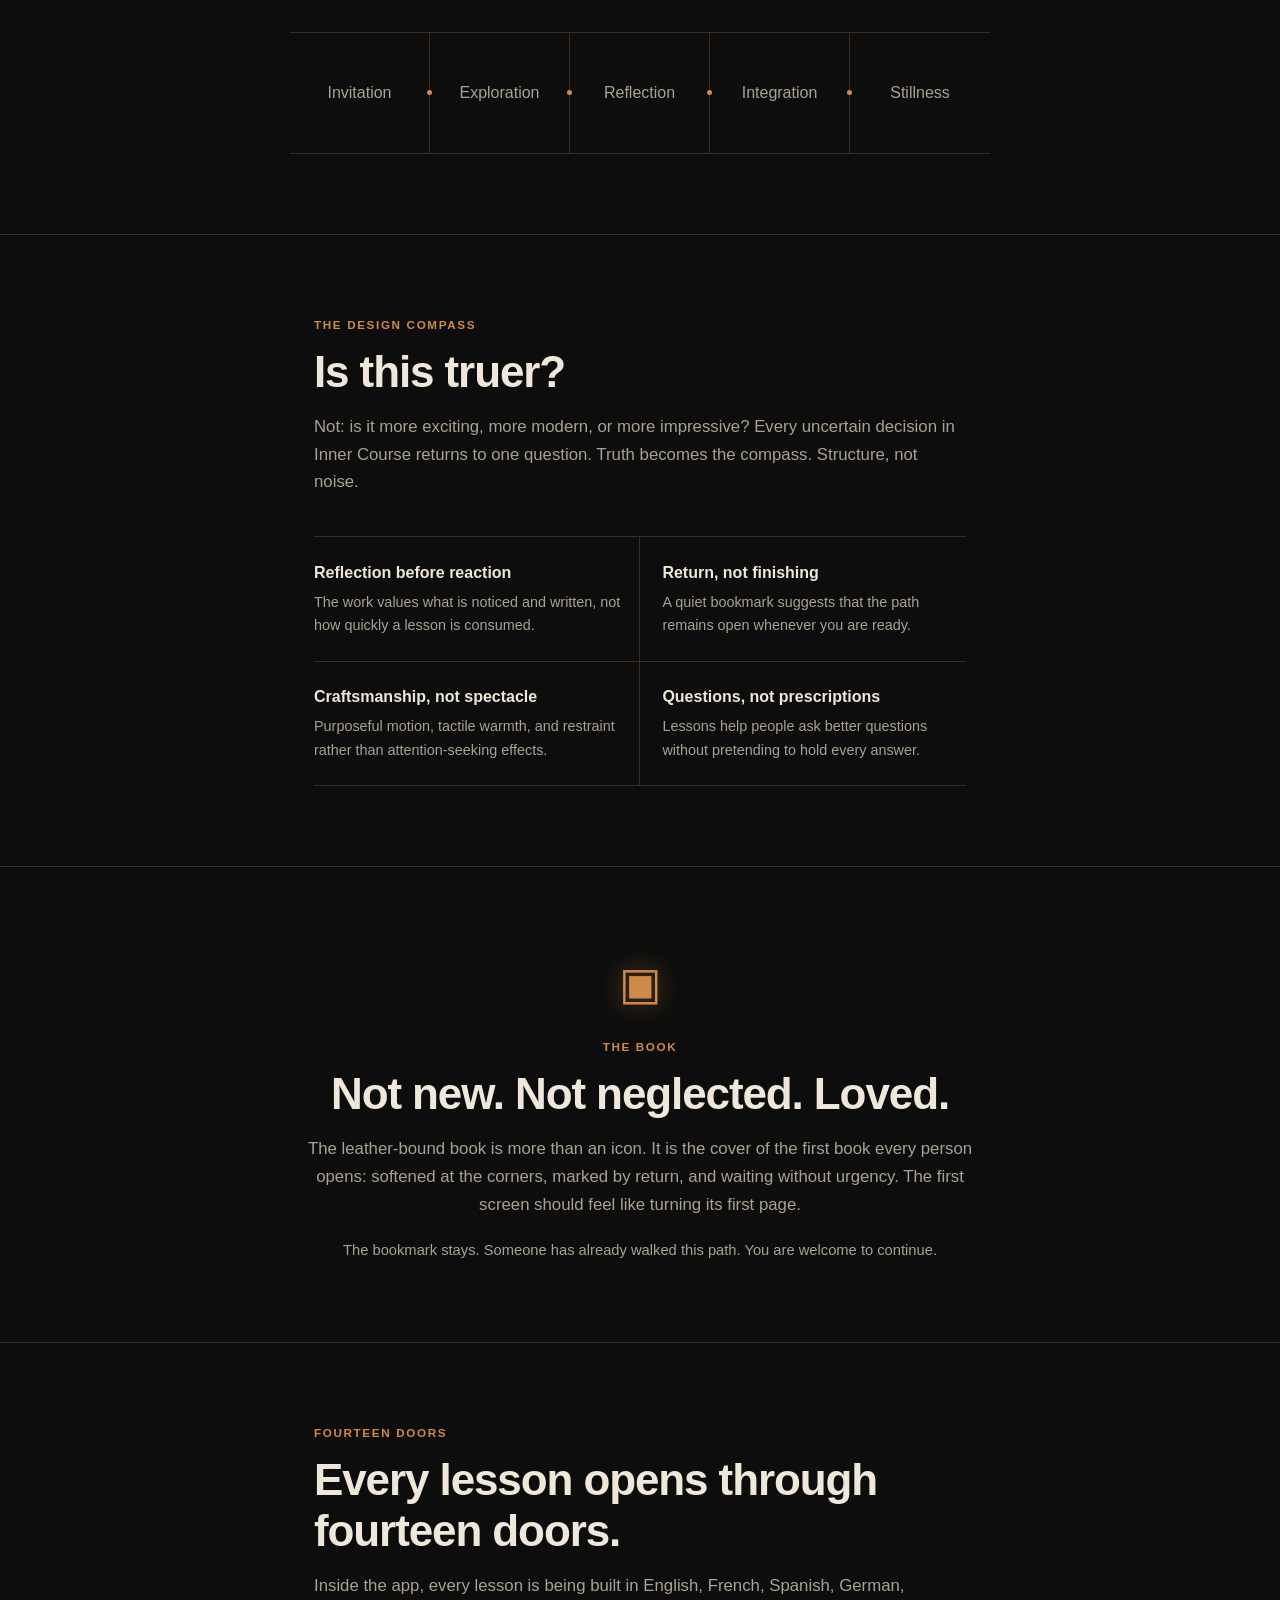
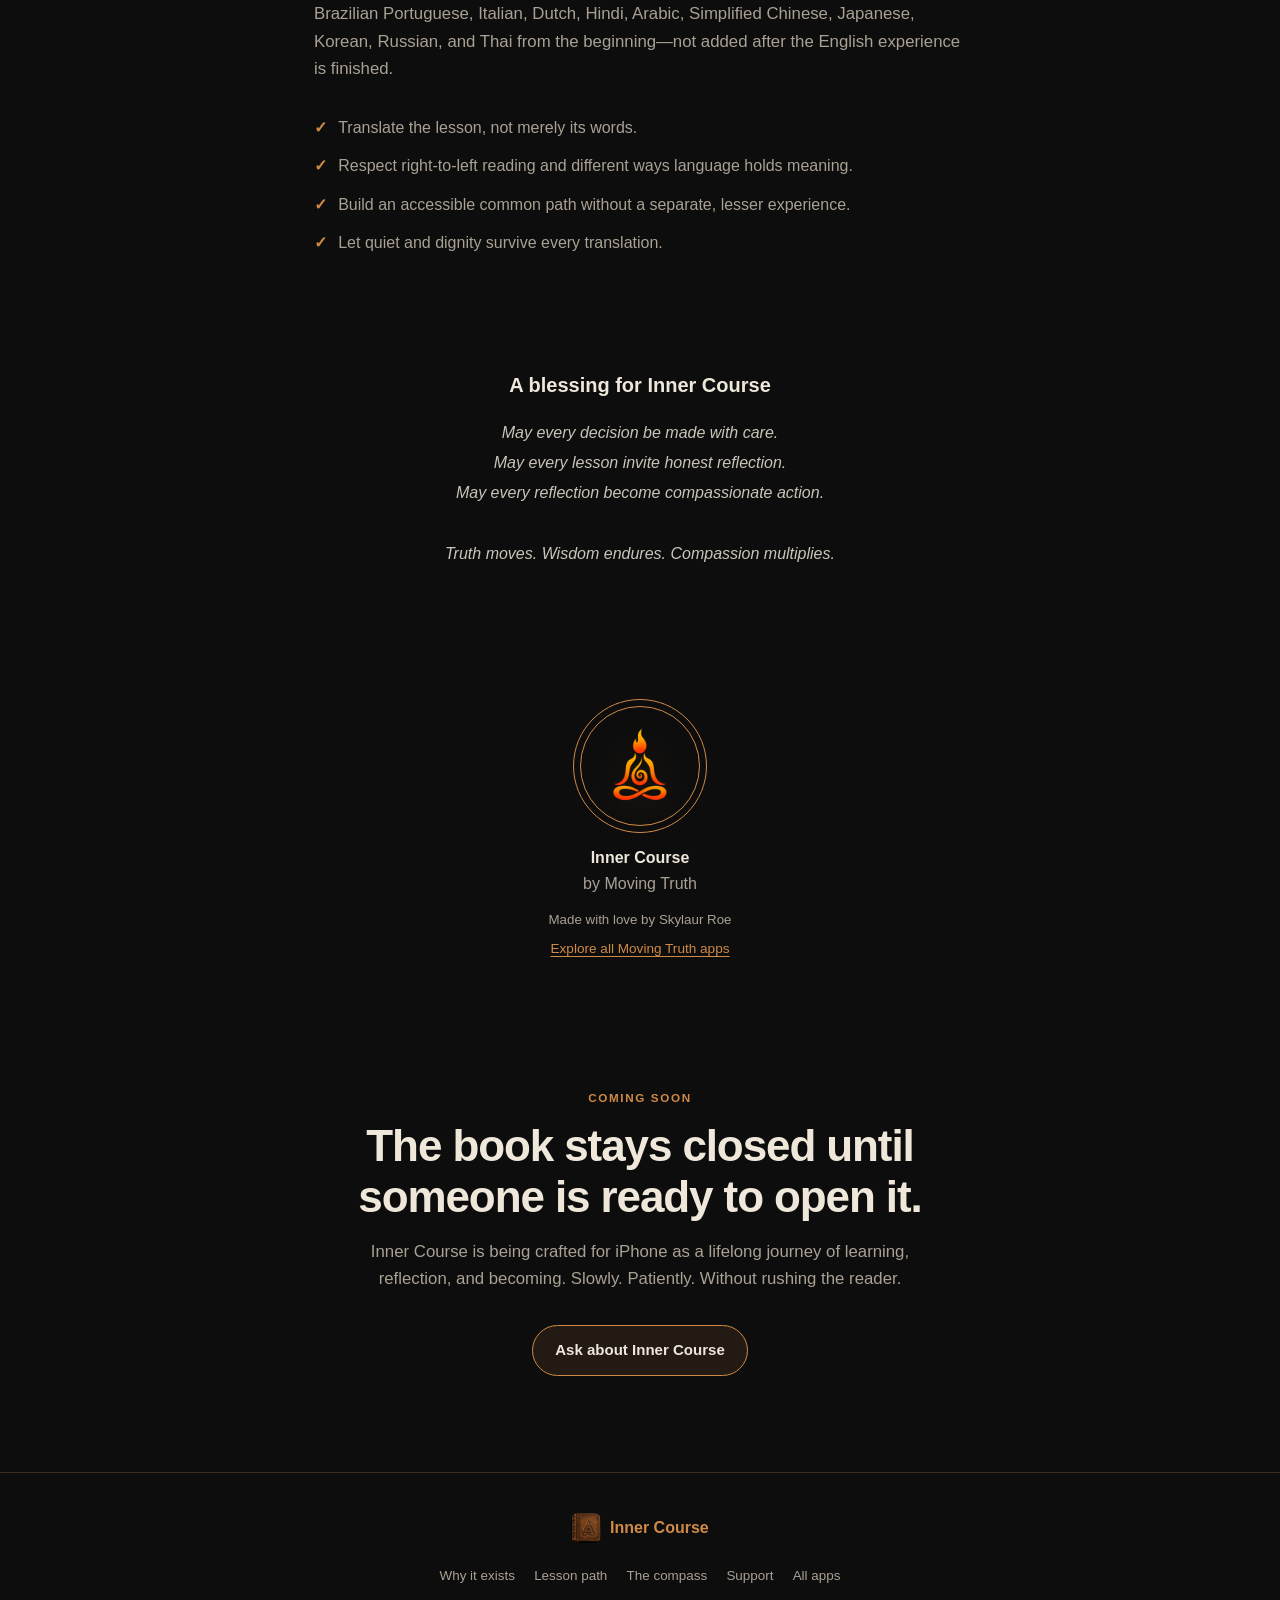
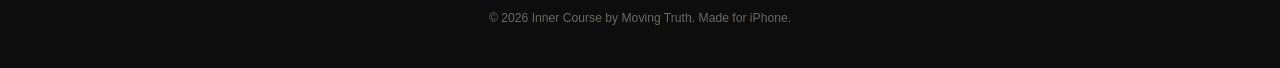
==== commit 0a04a3ec: "Move the language selector below navigation - prevent overlap with desktop links and the mobile menu" ====
--- a/index.html
+++ b/index.html
@@ -27,6 +27,8 @@
 
 
 
+
+
 <!-- family-localization-meta:start -->
 <link rel="canonical" href="https://inner-course.movingtruth.com/">
 <link rel="alternate" hreflang="en" href="https://inner-course.movingtruth.com/">
@@ -36,8 +38,7 @@
 
 <!-- family-localization-style:start -->
 <style>
-  .family-language{position:fixed;z-index:1000;inset-block-start:.75rem;inset-inline-end:.75rem;display:flex;align-items:center;gap:.45rem;padding:.42rem .55rem;border:1px solid rgba(201,168,76,.32);border-radius:999px;background:rgba(13,13,13,.88);color:#e8e0d0;font:600 .75rem/1.2 -apple-system,BlinkMacSystemFont,"Segoe UI",sans-serif;backdrop-filter:blur(14px)}
-  .family-language span{color:#b6aa96}
+  .family-language{position:absolute;z-index:900;inset-block-start:4.75rem;inset-inline-end:1rem;display:flex;align-items:center;gap:.25rem;padding:.3rem;border:1px solid rgba(201,168,76,.24);border-radius:999px;background:rgba(13,13,13,.72);color:#e8e0d0;font:600 .75rem/1.2 -apple-system,BlinkMacSystemFont,"Segoe UI",sans-serif;backdrop-filter:blur(12px)}
   .family-language a{min-block-size:2rem;display:inline-flex;align-items:center;padding:0 .55rem;border-radius:999px;color:inherit;text-decoration:none}
   .family-language a:hover,.family-language a:focus-visible{background:rgba(201,168,76,.16);outline:2px solid transparent}
   .family-language a[aria-current="page"]{background:#c9a84c;color:#111}
@@ -46,7 +47,7 @@
   .language-suggestion a,.language-suggestion button{min-block-size:2.35rem;display:inline-flex;align-items:center;padding:0 .8rem;border:1px solid rgba(201,168,76,.5);border-radius:999px;background:transparent;color:#e8e0d0;font:inherit;text-decoration:none;cursor:pointer}
   .language-suggestion a{background:#c9a84c;color:#111}
   .language-suggestion a:focus-visible,.language-suggestion button:focus-visible{outline:2px solid #f1d47a;outline-offset:2px}
-  @media (max-width:700px){.family-language{position:absolute;inset-block-start:.45rem;inset-inline-end:.45rem}.family-language span{position:absolute;inline-size:1px;block-size:1px;overflow:hidden;clip-path:inset(50%)}}
+  @media (max-width:700px){.family-language{inset-block-start:4.8rem;inset-inline-end:.75rem}}
 </style>
 <!-- family-localization-style:end -->
 <!-- family-localization-script:start -->
@@ -56,7 +57,6 @@
 <body class="course">
 <!-- family-localization:start -->
 <nav class="family-language" aria-label="Language">
-  <span>Language</span>
   <a href="https://inner-course.movingtruth.com/" lang="en" data-language-choice="en" aria-current="page">English</a>
   <a href="https://inner-course.movingtruth.com/fr/" lang="fr" data-language-choice="fr">Français</a>
 </nav>
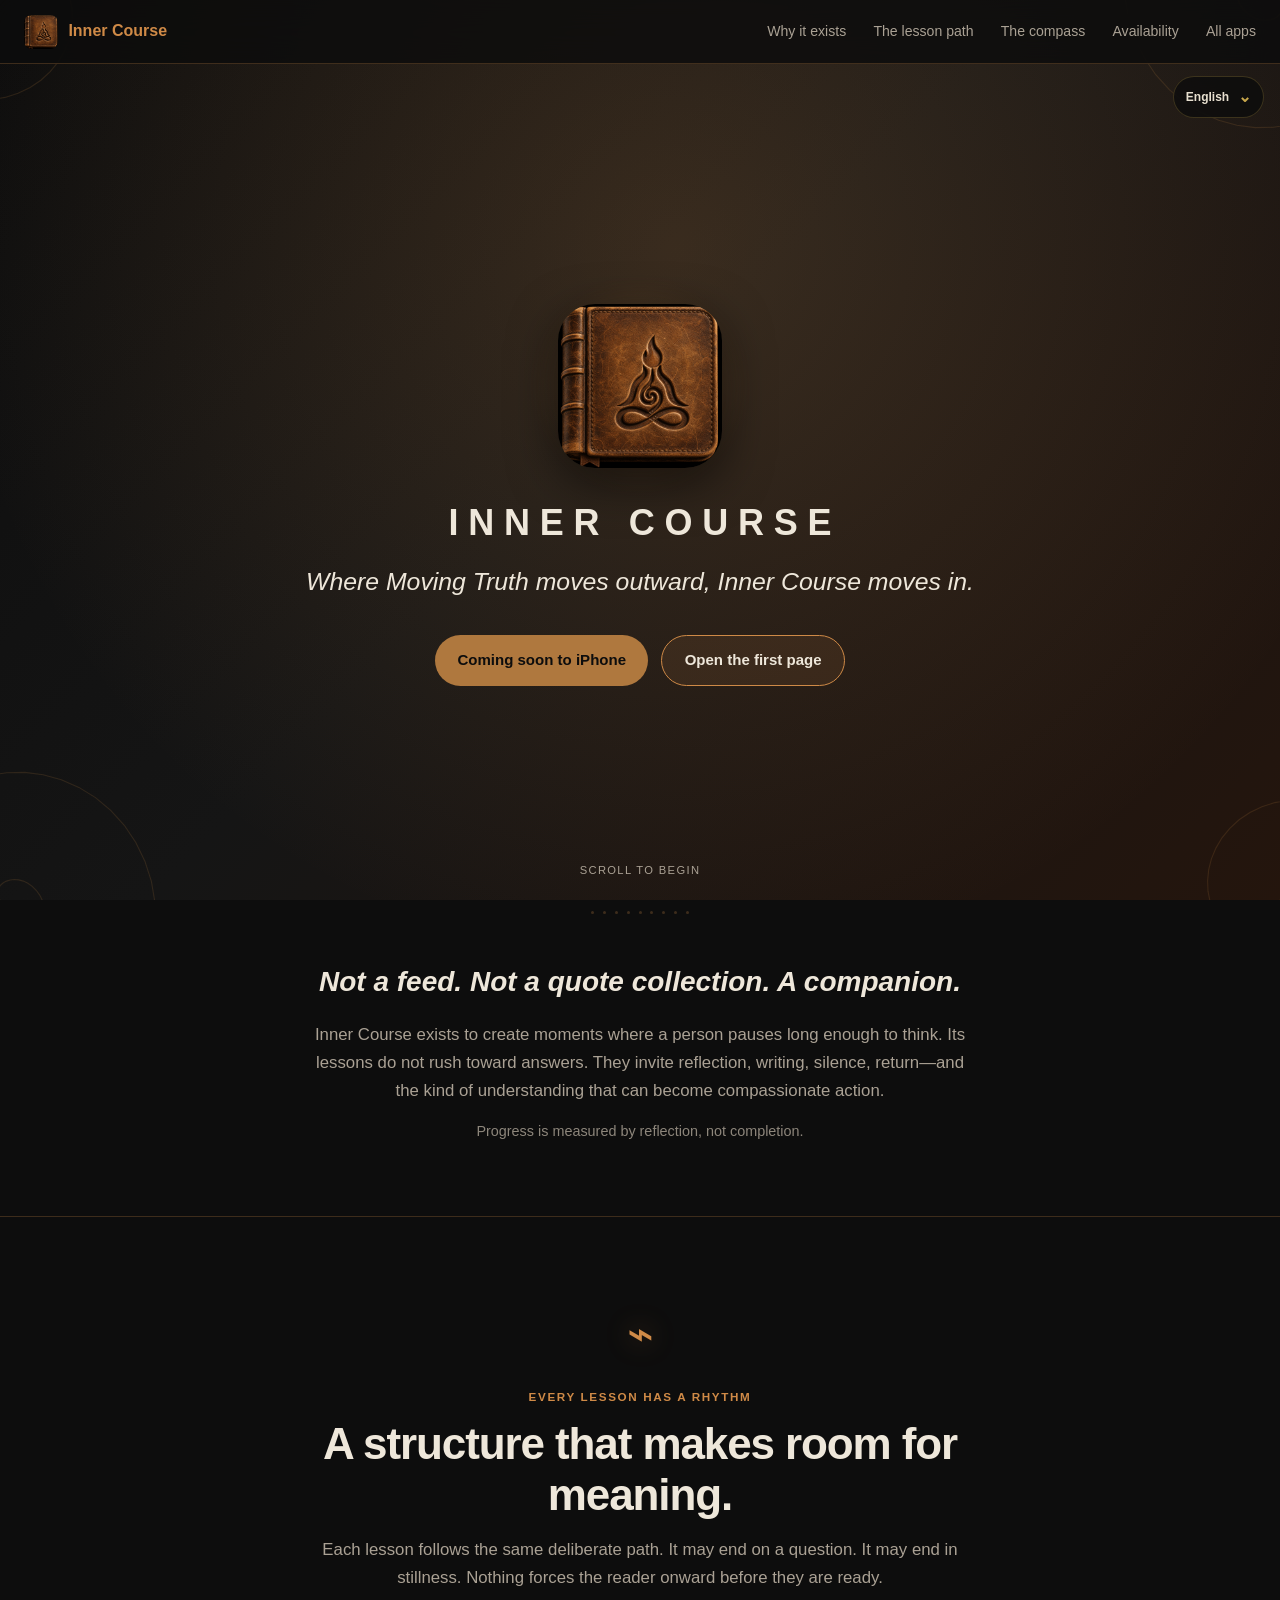
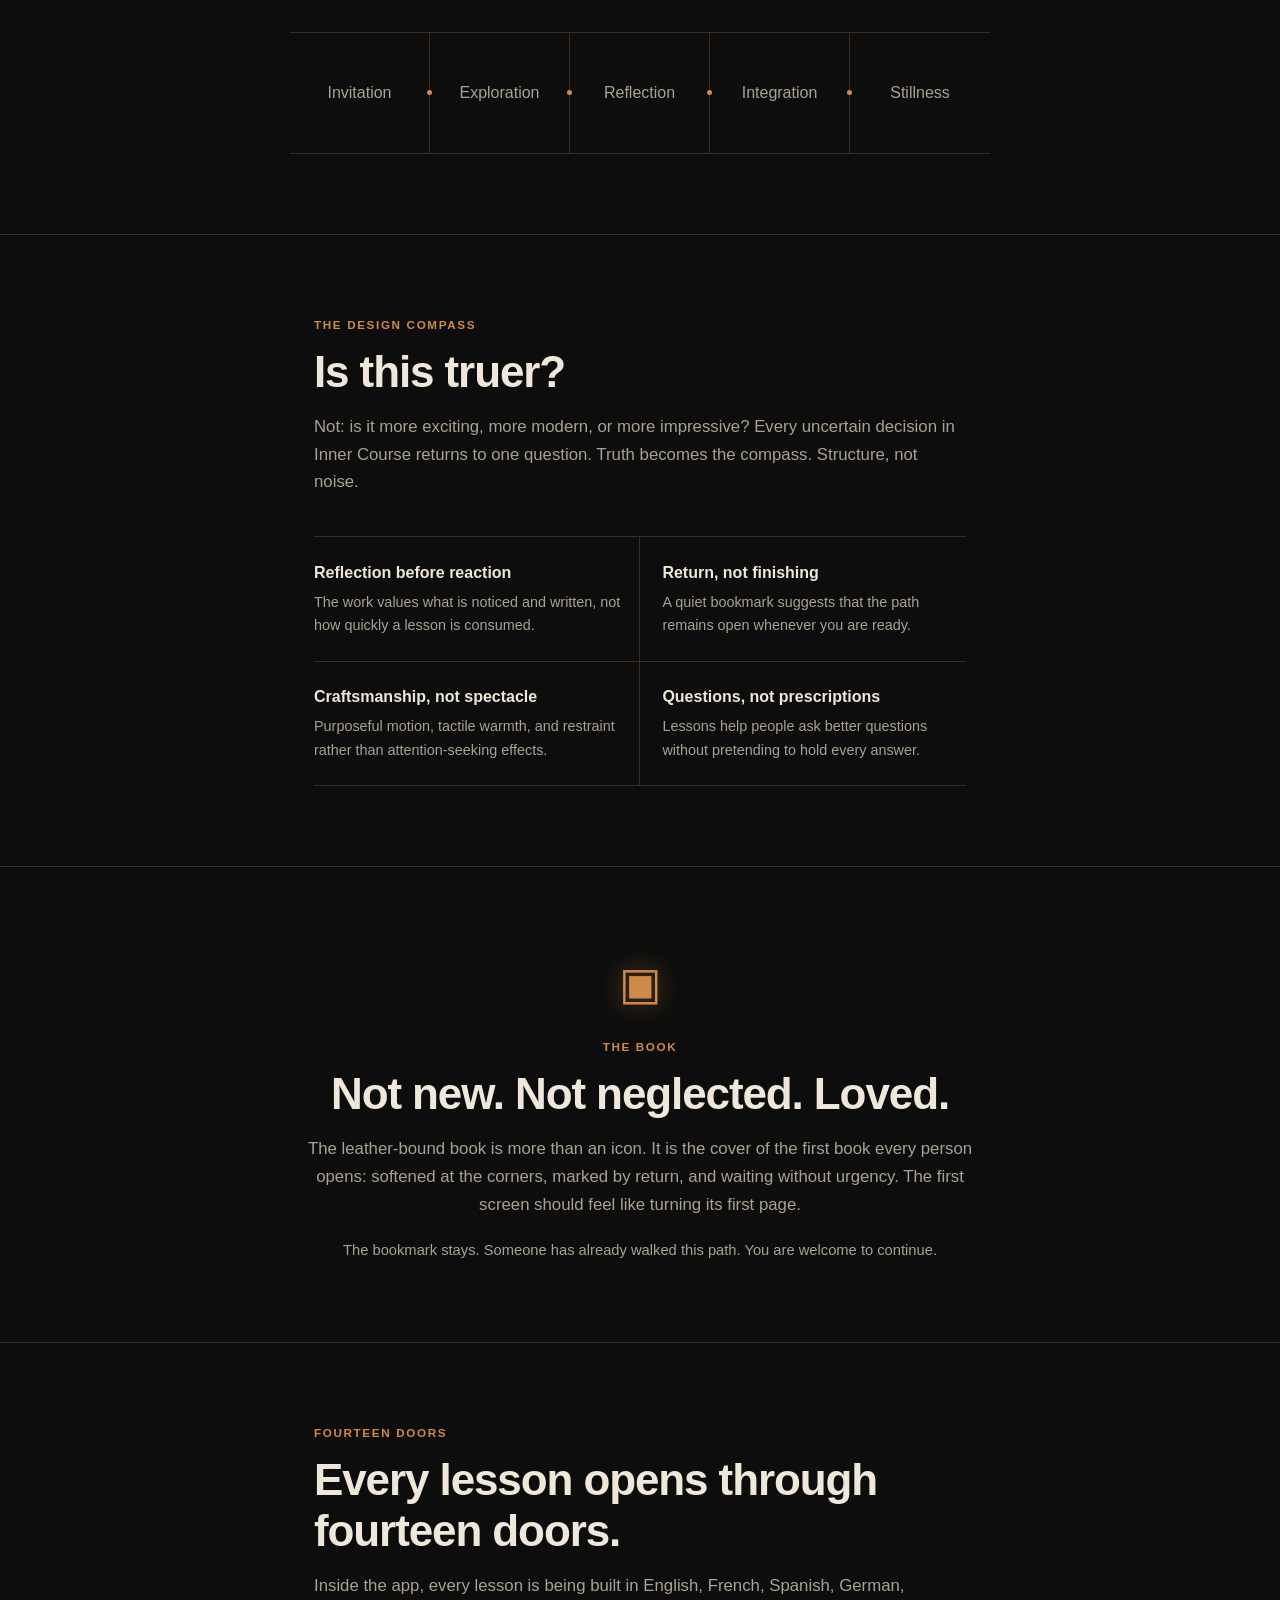
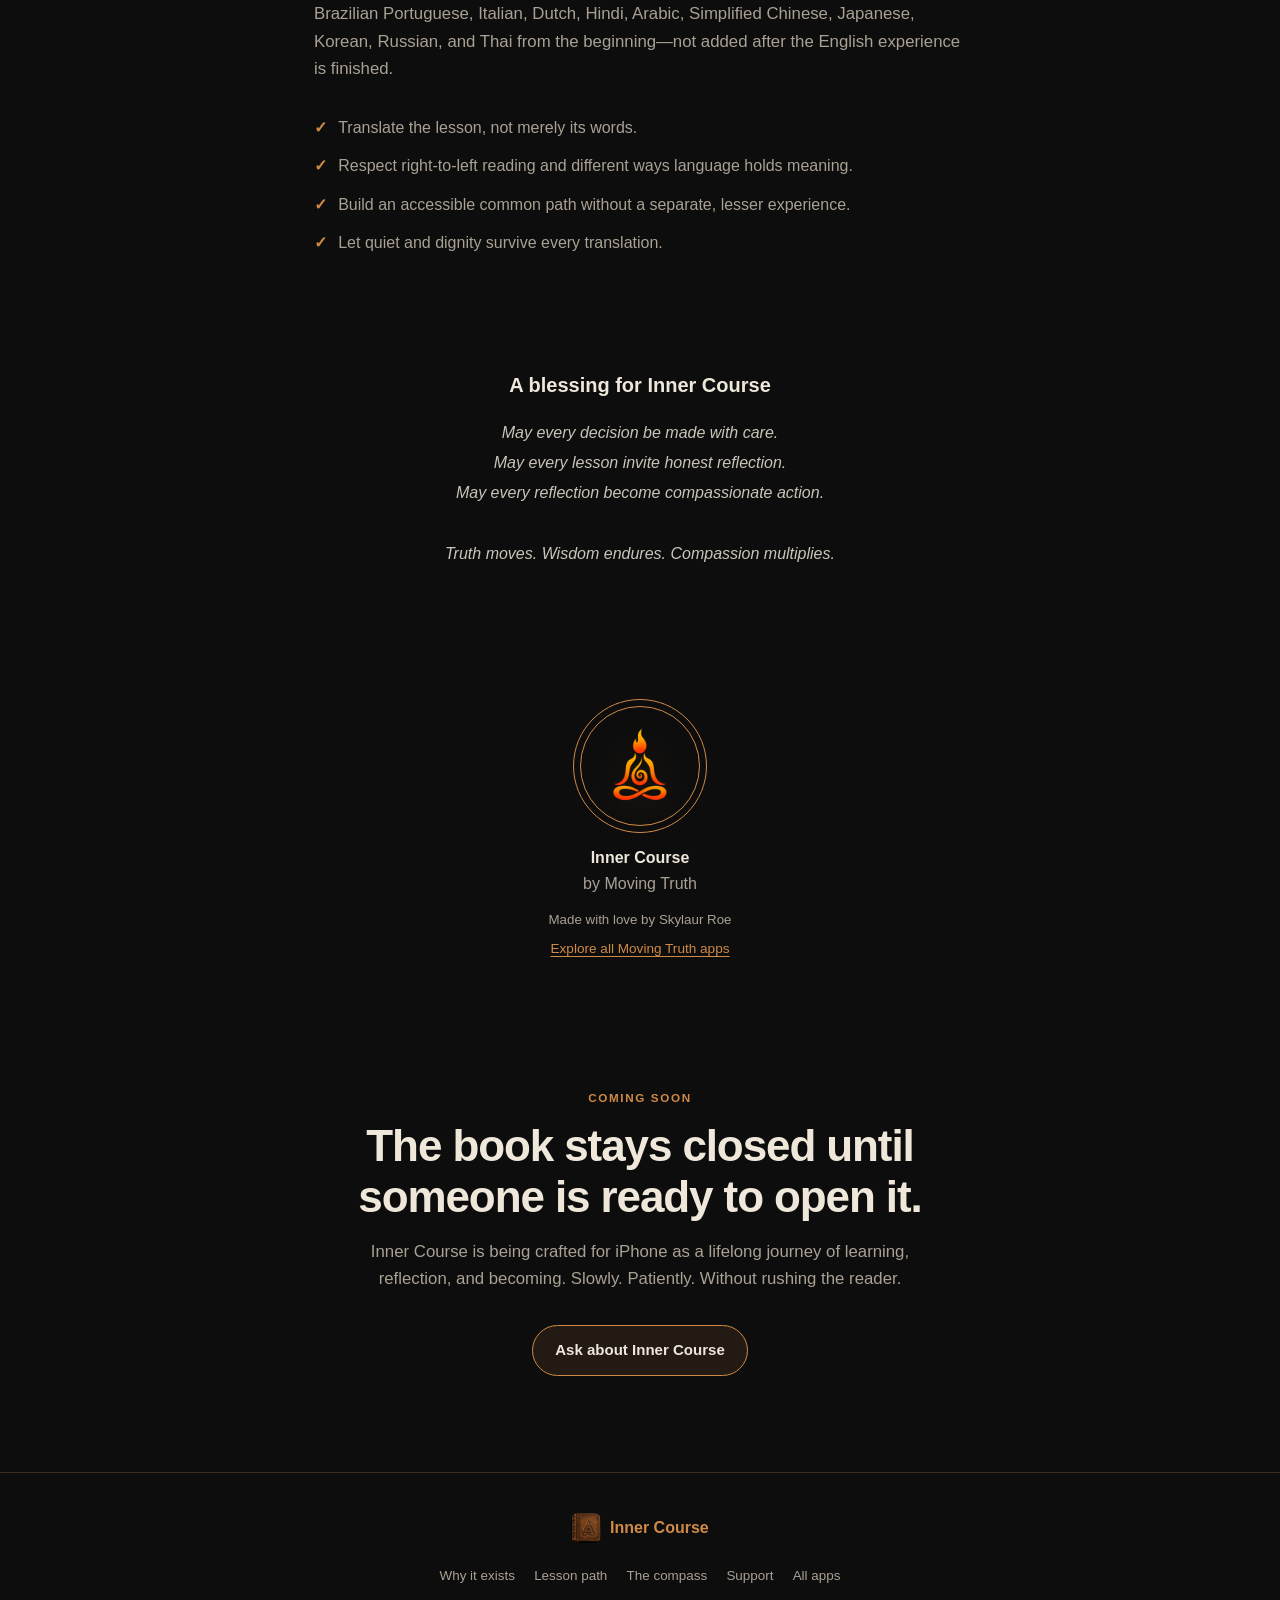
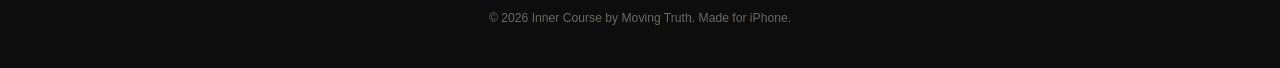
==== commit 4f37255c: "Localize InnerCourse in all 14 supported languages Add meaning-first locale catalogs and generated l" ====
--- a/index.html
+++ b/index.html
@@ -29,17 +29,68 @@
 
 
 
+
+
+
+
+
+
+
+
+
+
+
+
+
+
+
+
+
+
+
+
+
+
+
+
+
+
+
+
+
+
+
+
 <!-- family-localization-meta:start -->
 <link rel="canonical" href="https://inner-course.movingtruth.com/">
 <link rel="alternate" hreflang="en" href="https://inner-course.movingtruth.com/">
 <link rel="alternate" hreflang="fr" href="https://inner-course.movingtruth.com/fr/">
+<link rel="alternate" hreflang="es" href="https://inner-course.movingtruth.com/es/">
+<link rel="alternate" hreflang="de" href="https://inner-course.movingtruth.com/de/">
+<link rel="alternate" hreflang="pt-BR" href="https://inner-course.movingtruth.com/pt-BR/">
+<link rel="alternate" hreflang="it" href="https://inner-course.movingtruth.com/it/">
+<link rel="alternate" hreflang="nl" href="https://inner-course.movingtruth.com/nl/">
+<link rel="alternate" hreflang="hi" href="https://inner-course.movingtruth.com/hi/">
+<link rel="alternate" hreflang="ar" href="https://inner-course.movingtruth.com/ar/">
+<link rel="alternate" hreflang="zh-Hans" href="https://inner-course.movingtruth.com/zh-Hans/">
+<link rel="alternate" hreflang="ja" href="https://inner-course.movingtruth.com/ja/">
+<link rel="alternate" hreflang="ko" href="https://inner-course.movingtruth.com/ko/">
+<link rel="alternate" hreflang="ru" href="https://inner-course.movingtruth.com/ru/">
+<link rel="alternate" hreflang="th" href="https://inner-course.movingtruth.com/th/">
 <link rel="alternate" hreflang="x-default" href="https://inner-course.movingtruth.com/">
 <!-- family-localization-meta:end -->
 
 <!-- family-localization-style:start -->
 <style>
-  .family-language{position:absolute;z-index:900;inset-block-start:4.75rem;inset-inline-end:1rem;display:flex;align-items:center;gap:.25rem;padding:.3rem;border:1px solid rgba(201,168,76,.24);border-radius:999px;background:rgba(13,13,13,.72);color:#e8e0d0;font:600 .75rem/1.2 -apple-system,BlinkMacSystemFont,"Segoe UI",sans-serif;backdrop-filter:blur(12px)}
-  .family-language a{min-block-size:2rem;display:inline-flex;align-items:center;padding:0 .55rem;border-radius:999px;color:inherit;text-decoration:none}
+  .family-language{position:absolute;z-index:900;inset-block-start:4.75rem;inset-inline-end:1rem;color:#e8e0d0;font:600 .75rem/1.2 -apple-system,BlinkMacSystemFont,"Segoe UI",sans-serif}
+  .family-language details{position:relative}
+  .family-language summary{min-block-size:2.6rem;display:flex;align-items:center;gap:.55rem;padding:.3rem .75rem;list-style:none;border:1px solid rgba(201,168,76,.24);border-radius:999px;background:rgba(13,13,13,.82);cursor:pointer;backdrop-filter:blur(12px)}
+  .family-language summary::-webkit-details-marker{display:none}
+  .family-language summary::after{content:"⌄";font-size:1rem;color:#c9a84c}
+  .family-language details[open] summary::after{transform:rotate(180deg)}
+  .family-language__label{position:absolute;inline-size:1px;block-size:1px;padding:0;margin:-1px;overflow:hidden;clip:rect(0,0,0,0);white-space:nowrap;border:0}
+  .family-language__menu{position:absolute;inset-block-start:calc(100% + .45rem);inset-inline-end:0;min-inline-size:12rem;max-block-size:min(65vh,28rem);overflow:auto;display:grid;gap:.2rem;padding:.4rem;border:1px solid rgba(201,168,76,.24);border-radius:16px;background:rgba(13,13,13,.97);box-shadow:0 16px 45px rgba(0,0,0,.42);backdrop-filter:blur(16px)}
+  .family-language a{min-block-size:2.5rem;display:flex;align-items:center;padding:0 .7rem;border-radius:10px;color:inherit;text-decoration:none;white-space:nowrap}
   .family-language a:hover,.family-language a:focus-visible{background:rgba(201,168,76,.16);outline:2px solid transparent}
   .family-language a[aria-current="page"]{background:#c9a84c;color:#111}
   .language-suggestion{position:fixed;z-index:1100;inset-inline:50%;inset-block-end:1rem;transform:translateX(-50%);inline-size:min(calc(100% - 2rem),42rem);display:flex;align-items:center;justify-content:center;gap:.7rem;flex-wrap:wrap;padding:.8rem 1rem;border:1px solid rgba(201,168,76,.42);border-radius:16px;background:rgba(13,13,13,.96);color:#e8e0d0;font:600 .88rem/1.4 -apple-system,BlinkMacSystemFont,"Segoe UI",sans-serif;box-shadow:0 16px 45px rgba(0,0,0,.42);backdrop-filter:blur(16px)}
@@ -56,10 +107,27 @@
 </head>
 <body class="course">
 <!-- family-localization:start -->
-<nav class="family-language" aria-label="Language">
+<div class="family-language">
+<details>
+<summary><span class="family-language__label">Language</span><span>English</span></summary>
+<nav class="family-language__menu" aria-label="Language">
   <a href="https://inner-course.movingtruth.com/" lang="en" data-language-choice="en" aria-current="page">English</a>
   <a href="https://inner-course.movingtruth.com/fr/" lang="fr" data-language-choice="fr">Français</a>
+  <a href="https://inner-course.movingtruth.com/es/" lang="es" data-language-choice="es">Español</a>
+  <a href="https://inner-course.movingtruth.com/de/" lang="de" data-language-choice="de">Deutsch</a>
+  <a href="https://inner-course.movingtruth.com/pt-BR/" lang="pt-BR" data-language-choice="pt-BR">Português (Brasil)</a>
+  <a href="https://inner-course.movingtruth.com/it/" lang="it" data-language-choice="it">Italiano</a>
+  <a href="https://inner-course.movingtruth.com/nl/" lang="nl" data-language-choice="nl">Nederlands</a>
+  <a href="https://inner-course.movingtruth.com/hi/" lang="hi" data-language-choice="hi">हिन्दी</a>
+  <a href="https://inner-course.movingtruth.com/ar/" lang="ar" data-language-choice="ar">العربية</a>
+  <a href="https://inner-course.movingtruth.com/zh-Hans/" lang="zh-Hans" data-language-choice="zh-Hans">简体中文</a>
+  <a href="https://inner-course.movingtruth.com/ja/" lang="ja" data-language-choice="ja">日本語</a>
+  <a href="https://inner-course.movingtruth.com/ko/" lang="ko" data-language-choice="ko">한국어</a>
+  <a href="https://inner-course.movingtruth.com/ru/" lang="ru" data-language-choice="ru">Русский</a>
+  <a href="https://inner-course.movingtruth.com/th/" lang="th" data-language-choice="th">ไทย</a>
 </nav>
+</details>
+</div>
 <!-- family-localization:end -->
   <a class="skip-link" href="#main-content">Skip to main content</a>
 
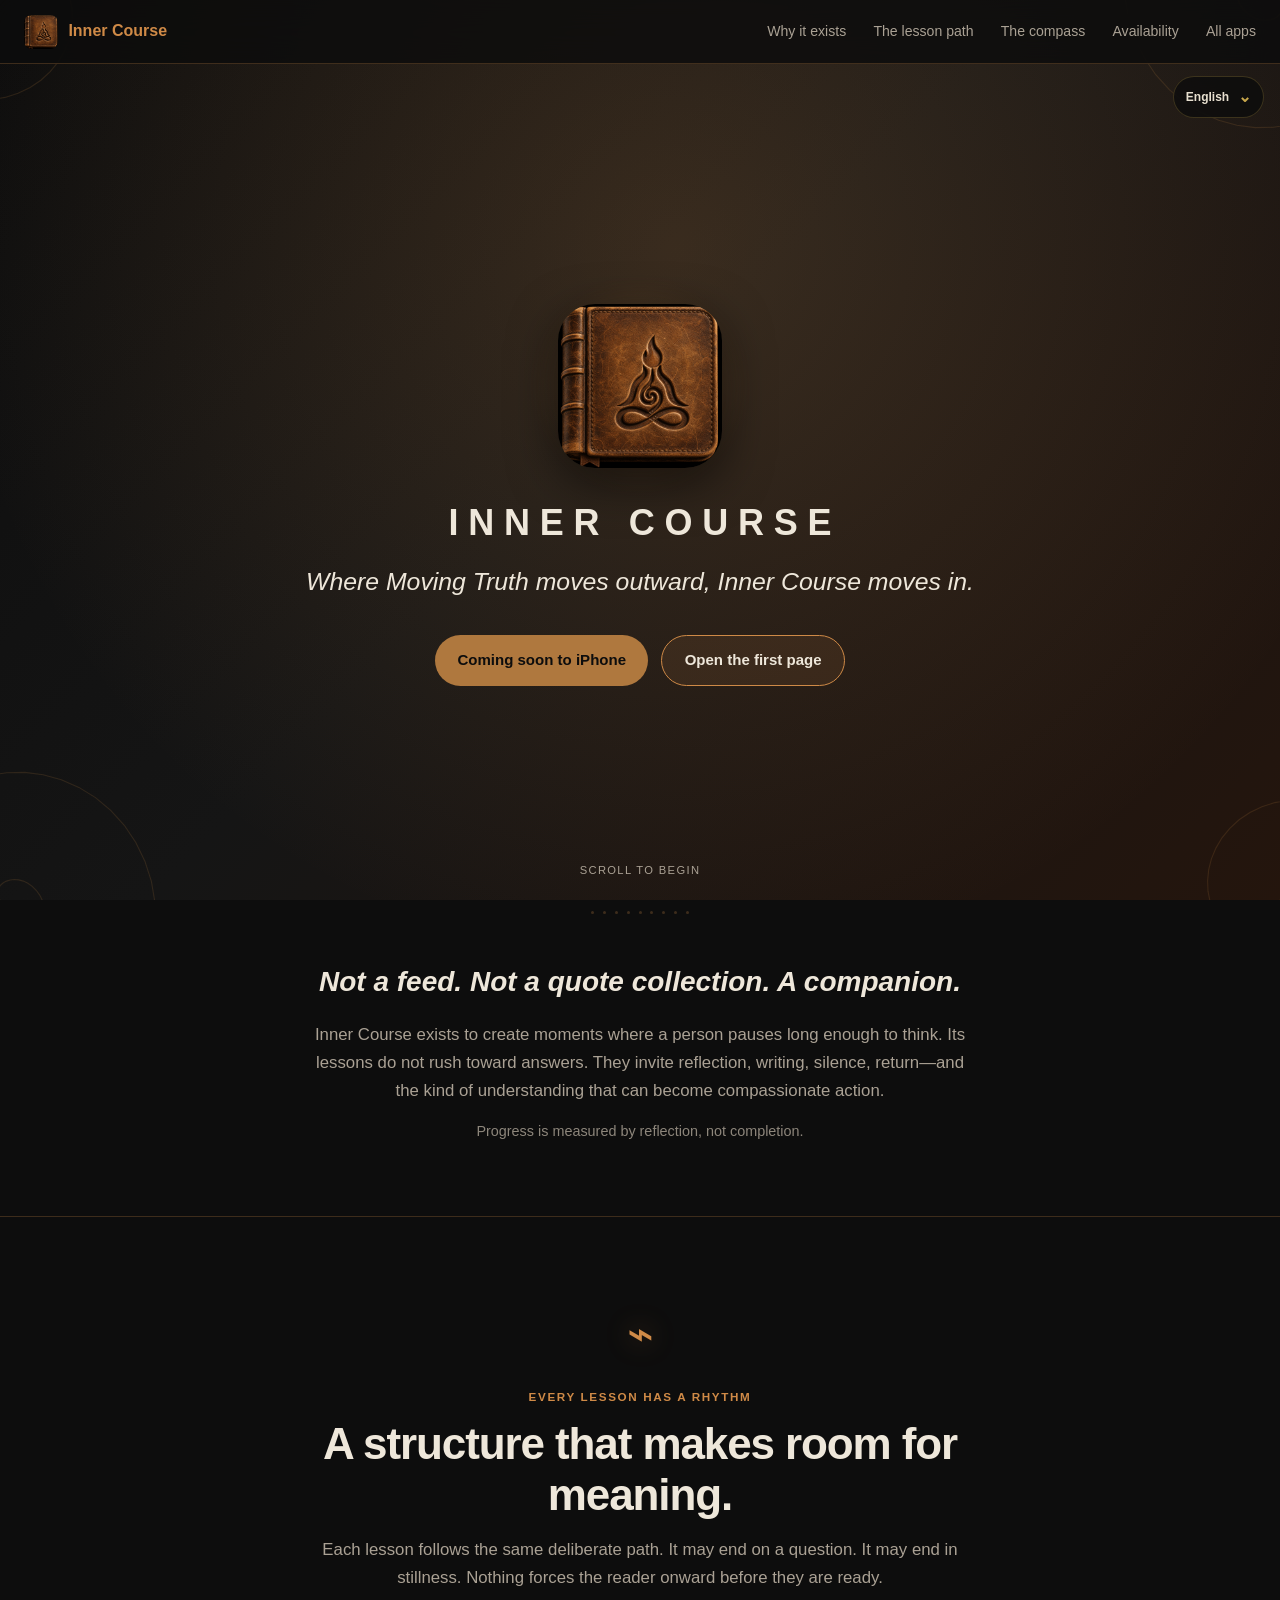
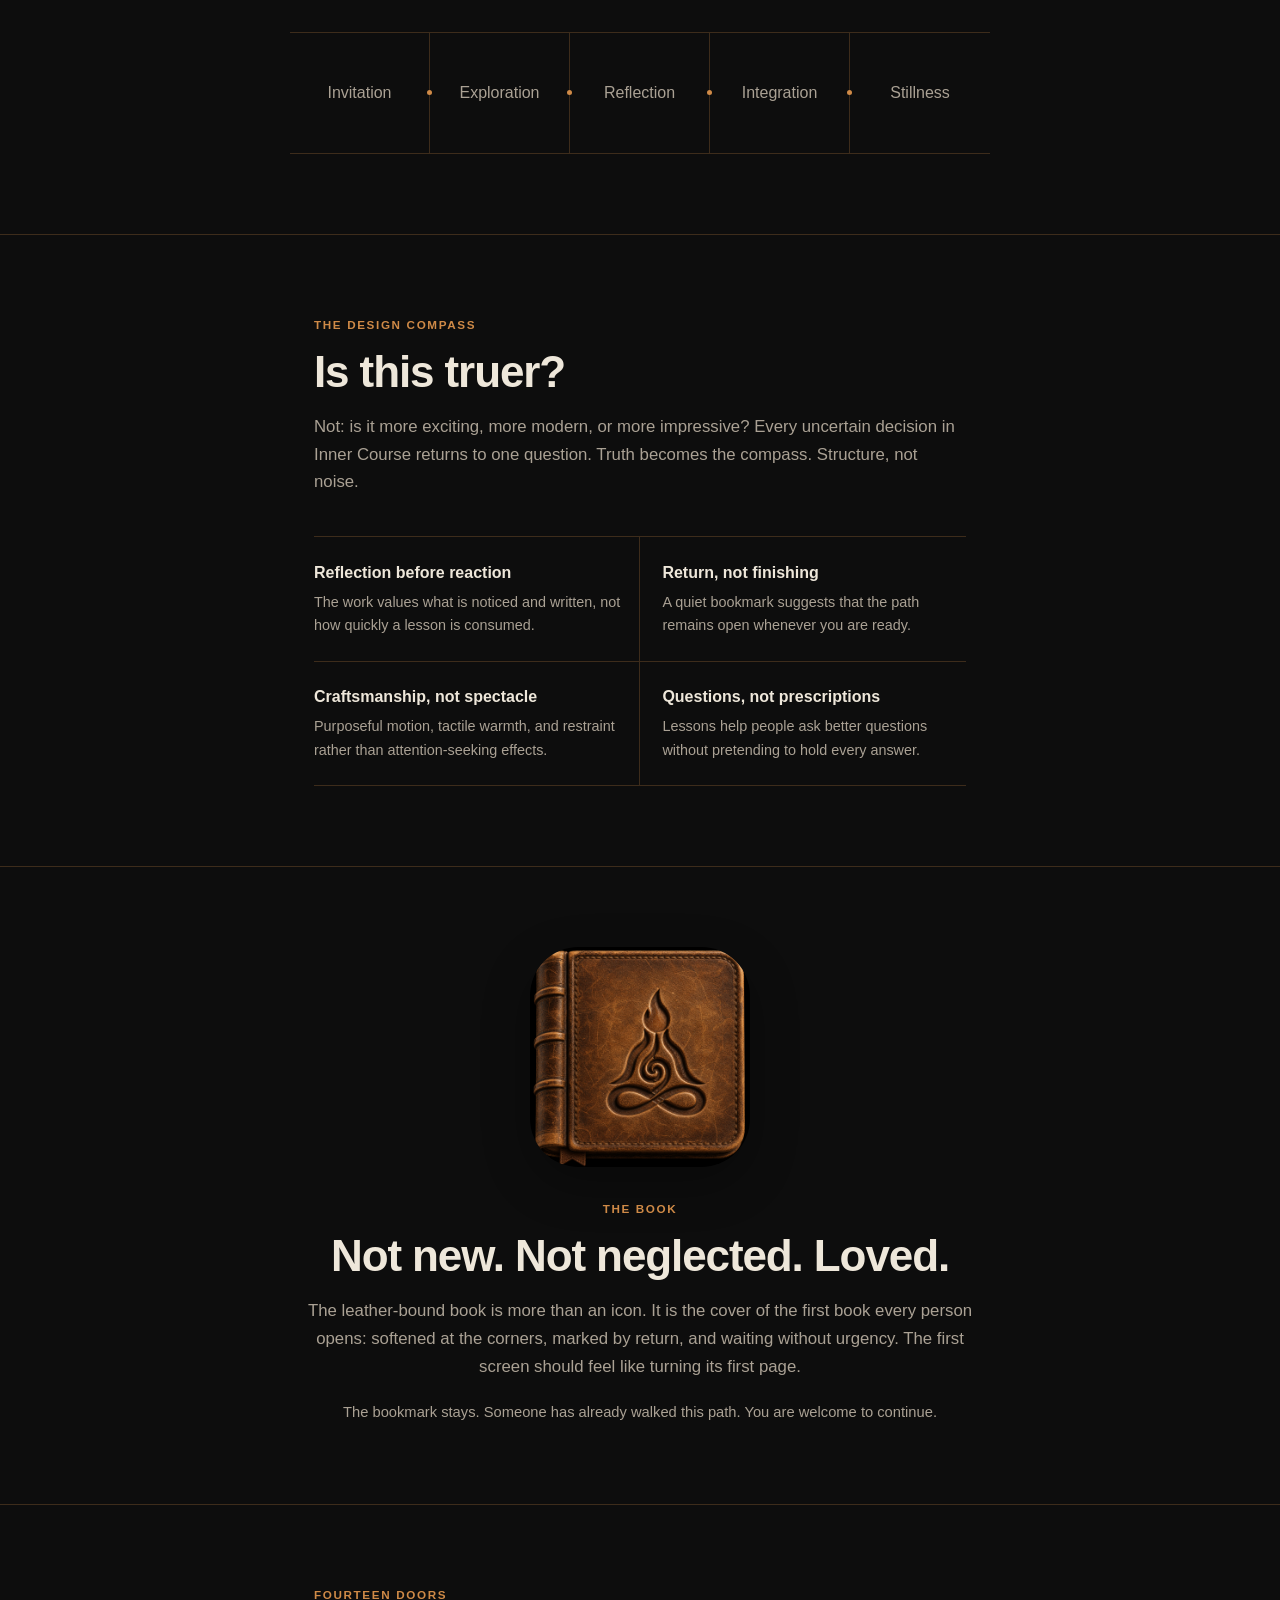
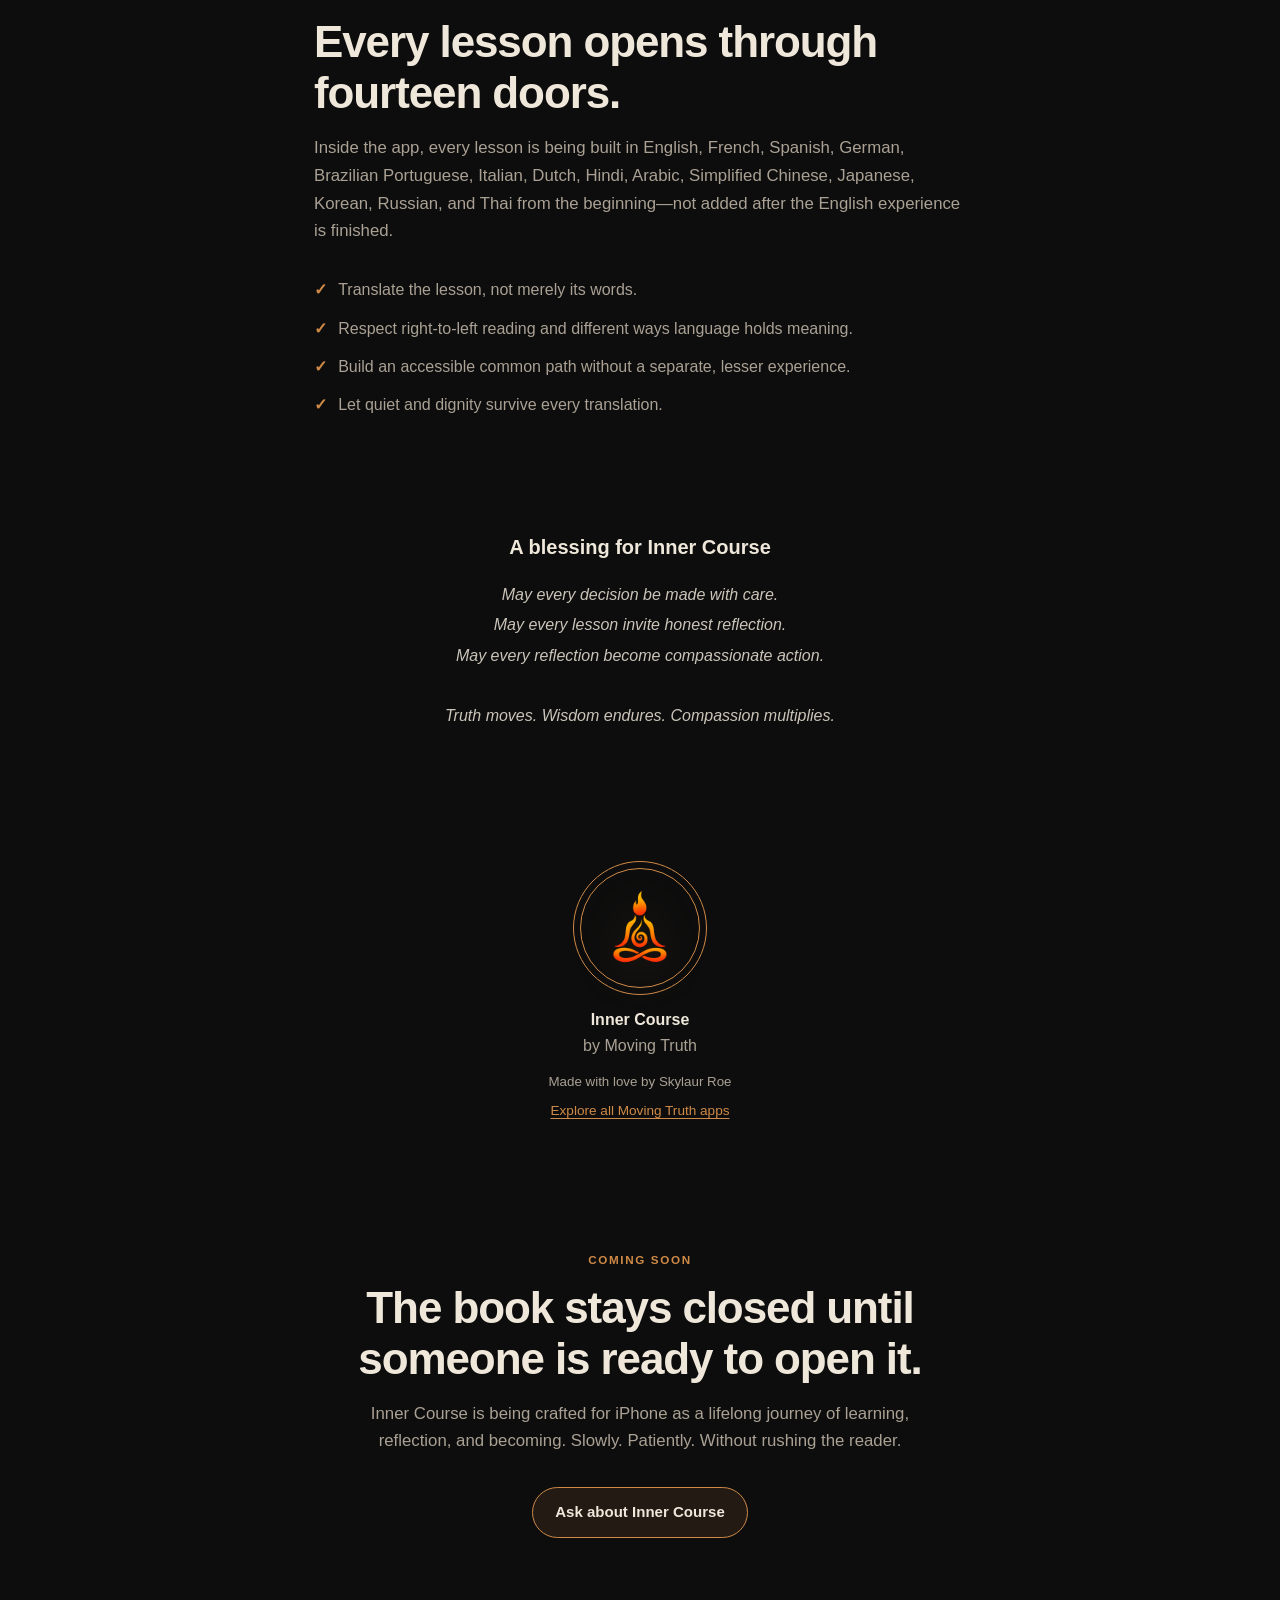
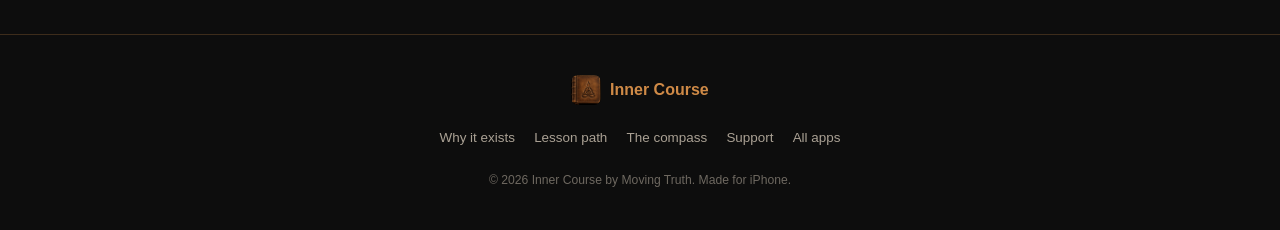
==== commit 463d79f5: "Show leather-book app icon above the book statement Replace the abstract square symbol above the boo" ====
--- a/index.html
+++ b/index.html
@@ -14,7 +14,7 @@
   <title>Inner Course — by Moving Truth</title>
   <link rel="icon" type="image/png" href="assets/icon.png">
   <link rel="apple-touch-icon" href="assets/icon.png">
-  <link rel="stylesheet" href="styles.css">
+  <link rel="stylesheet" href="styles.css?v=book-image-1">
   <script src="site.js" defer></script>
 
 
@@ -210,7 +210,7 @@
     </section>
 
     <section class="statement statement--bordered" aria-labelledby="book-title">
-      <span class="statement__symbol" aria-hidden="true">▣</span>
+      <img class="statement__book-icon" src="assets/icon.png" alt="" width="220" height="220" loading="lazy">
       <span class="eyebrow">The book</span>
       <h2 id="book-title">Not new. Not neglected. Loved.</h2>
       <p>The leather-bound book is more than an icon. It is the cover of the first book every person opens: softened at the corners, marked by return, and waiting without urgency. The first screen should feel like turning its first page.</p>
--- a/styles.css
+++ b/styles.css
@@ -191,3 +191,6 @@
 @media (prefers-contrast: more) {
   :root { --taupe: #ddd6ca; --separator: rgba(238,231,218,.52); --gold: #f0cf70; }
 }
+
+/* The book itself introduces its story, across every language. */
+.statement--bordered > .statement__book-icon { display: block; width: clamp(150px, 28vw, 220px); height: auto; aspect-ratio: 1; object-fit: contain; border-radius: 22%; margin: 0 auto 2rem; box-shadow: 0 16px 48px rgba(0,0,0,.3); }
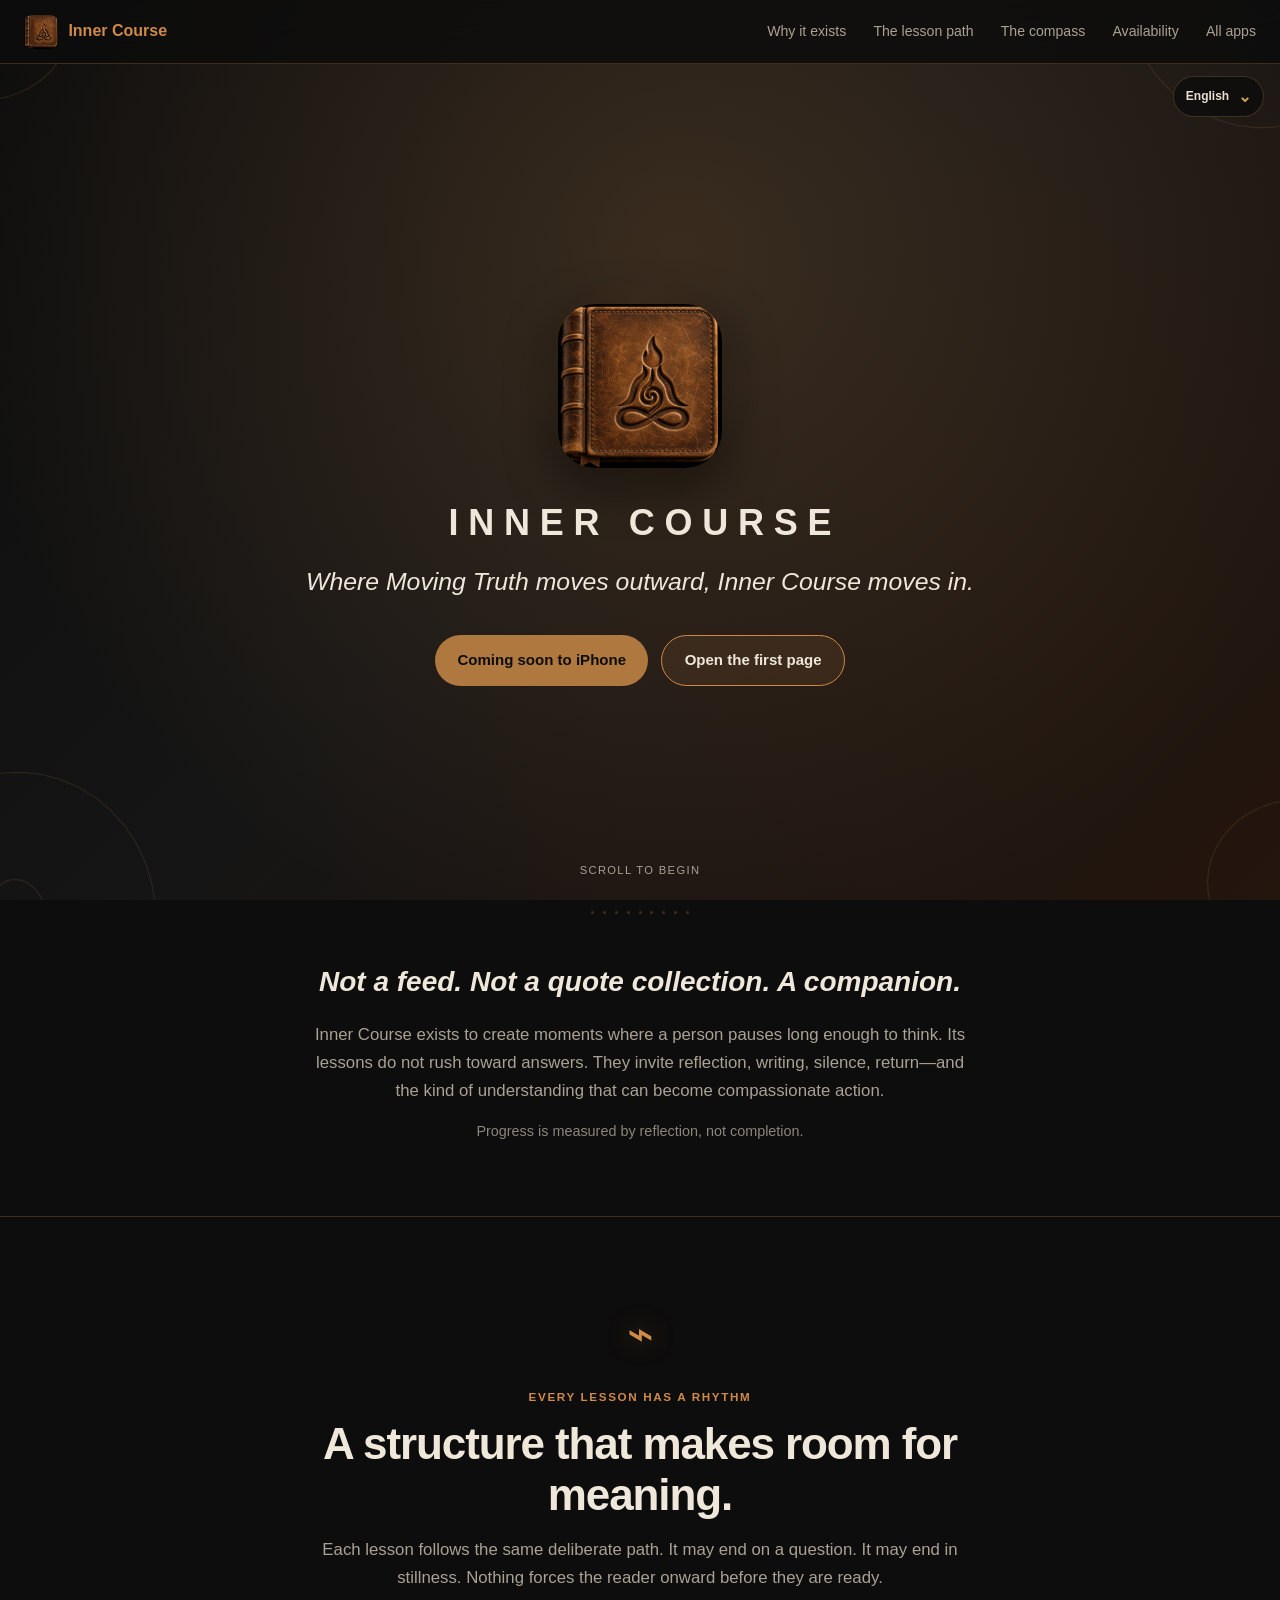
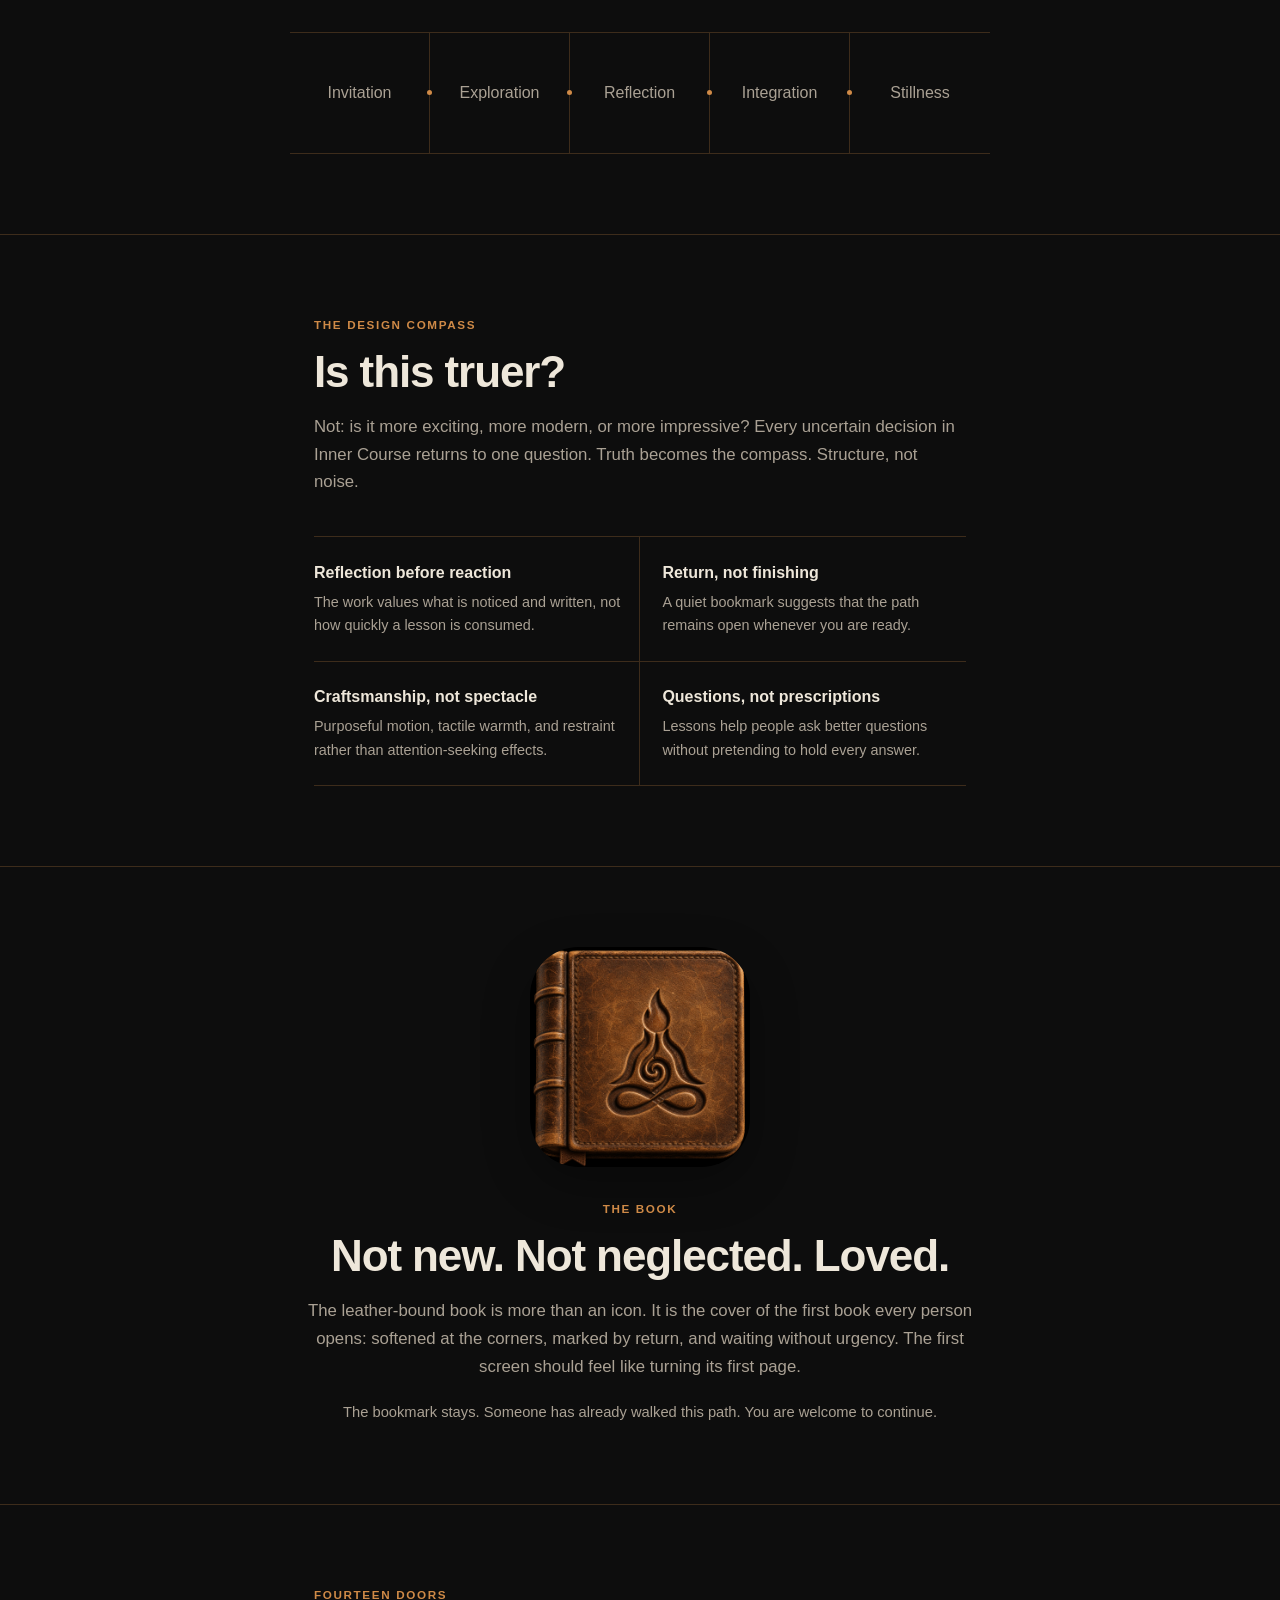
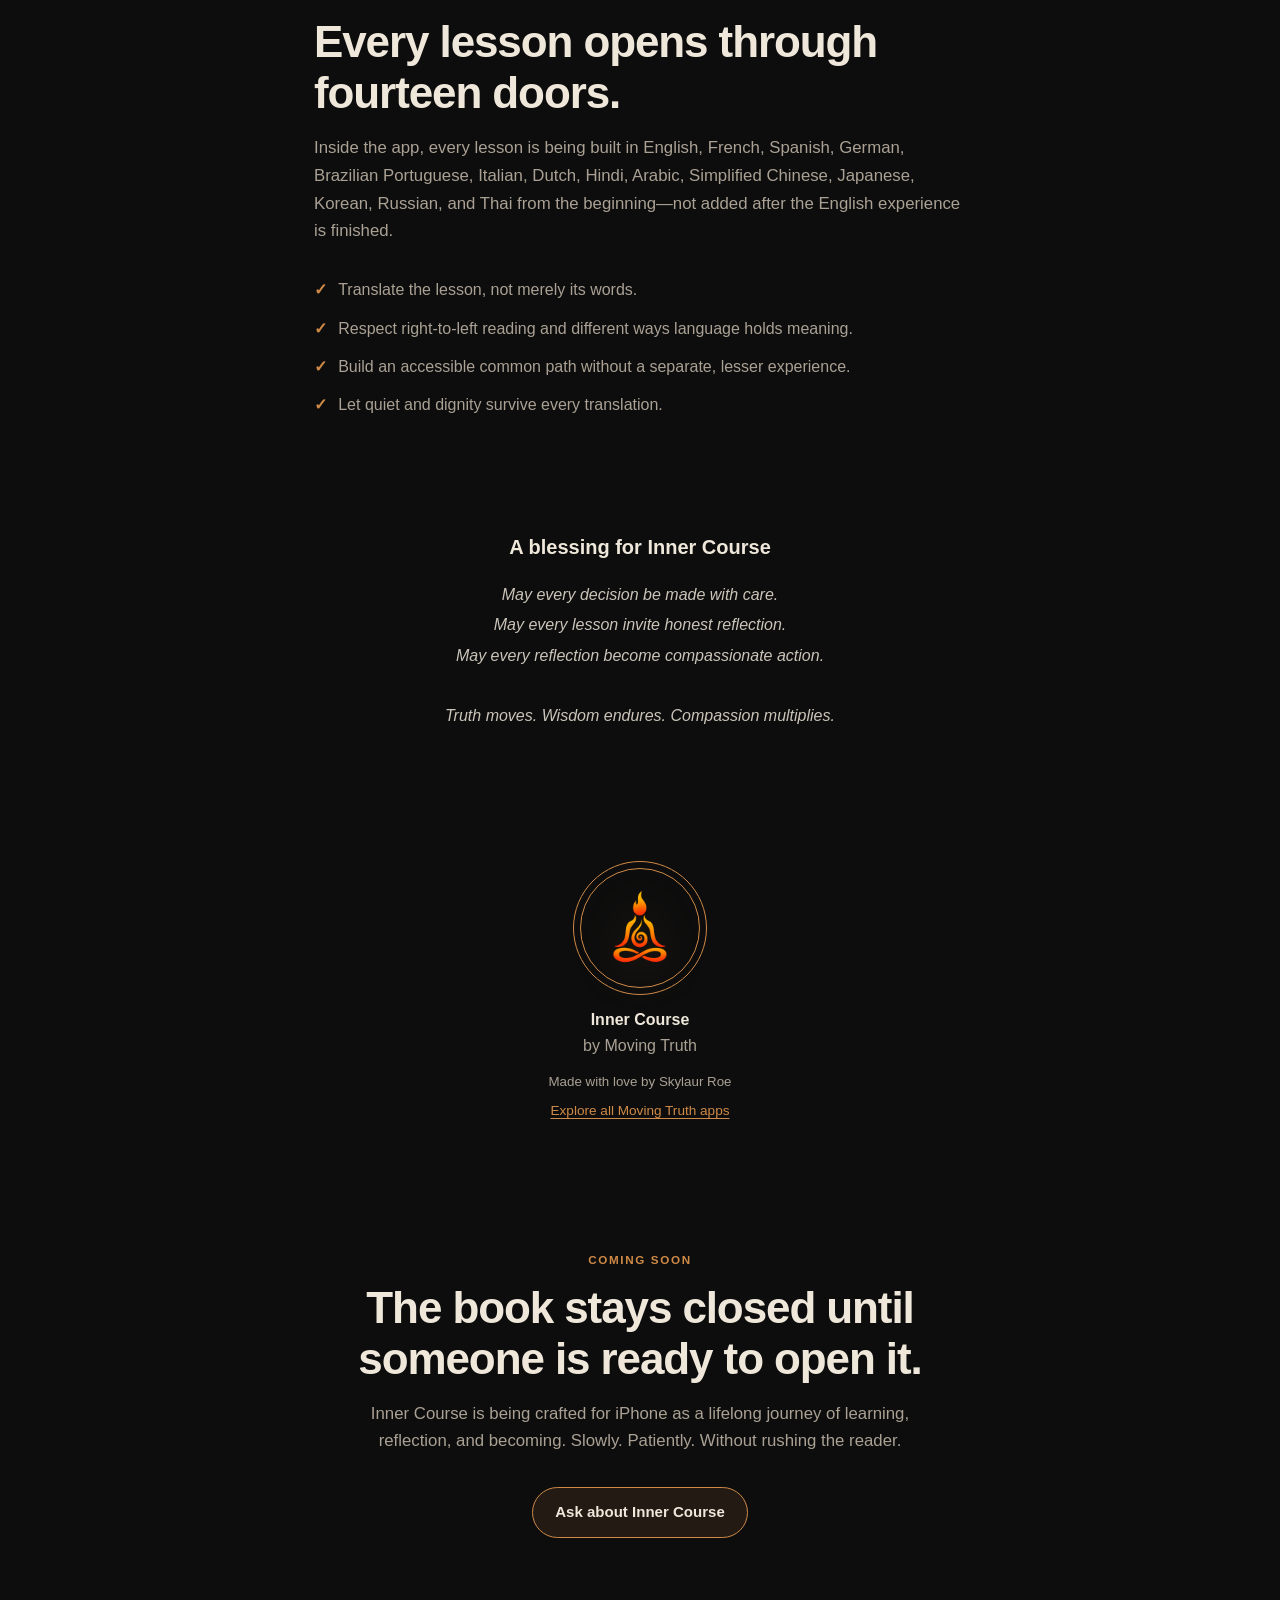
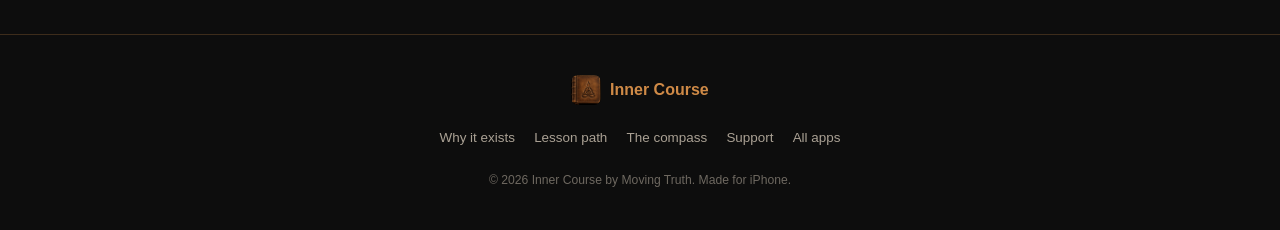
==== commit 80a123cc: "Preserve localized book-section message locators Retain a decorative span around the book artwork so" ====
--- a/index.html
+++ b/index.html
@@ -210,7 +210,7 @@
     </section>
 
     <section class="statement statement--bordered" aria-labelledby="book-title">
-      <img class="statement__book-icon" src="assets/icon.png" alt="" width="220" height="220" loading="lazy">
+      <span class="statement__book-art" aria-hidden="true"><img class="statement__book-icon" src="assets/icon.png" alt="" width="220" height="220" loading="lazy"></span>
       <span class="eyebrow">The book</span>
       <h2 id="book-title">Not new. Not neglected. Loved.</h2>
       <p>The leather-bound book is more than an icon. It is the cover of the first book every person opens: softened at the corners, marked by return, and waiting without urgency. The first screen should feel like turning its first page.</p>
--- a/styles.css
+++ b/styles.css
@@ -193,4 +193,4 @@
 }
 
 /* The book itself introduces its story, across every language. */
-.statement--bordered > .statement__book-icon { display: block; width: clamp(150px, 28vw, 220px); height: auto; aspect-ratio: 1; object-fit: contain; border-radius: 22%; margin: 0 auto 2rem; box-shadow: 0 16px 48px rgba(0,0,0,.3); }
+.statement__book-art .statement__book-icon { display: block; width: clamp(150px, 28vw, 220px); height: auto; aspect-ratio: 1; object-fit: contain; border-radius: 22%; margin: 0 auto 2rem; box-shadow: 0 16px 48px rgba(0,0,0,.3); }
